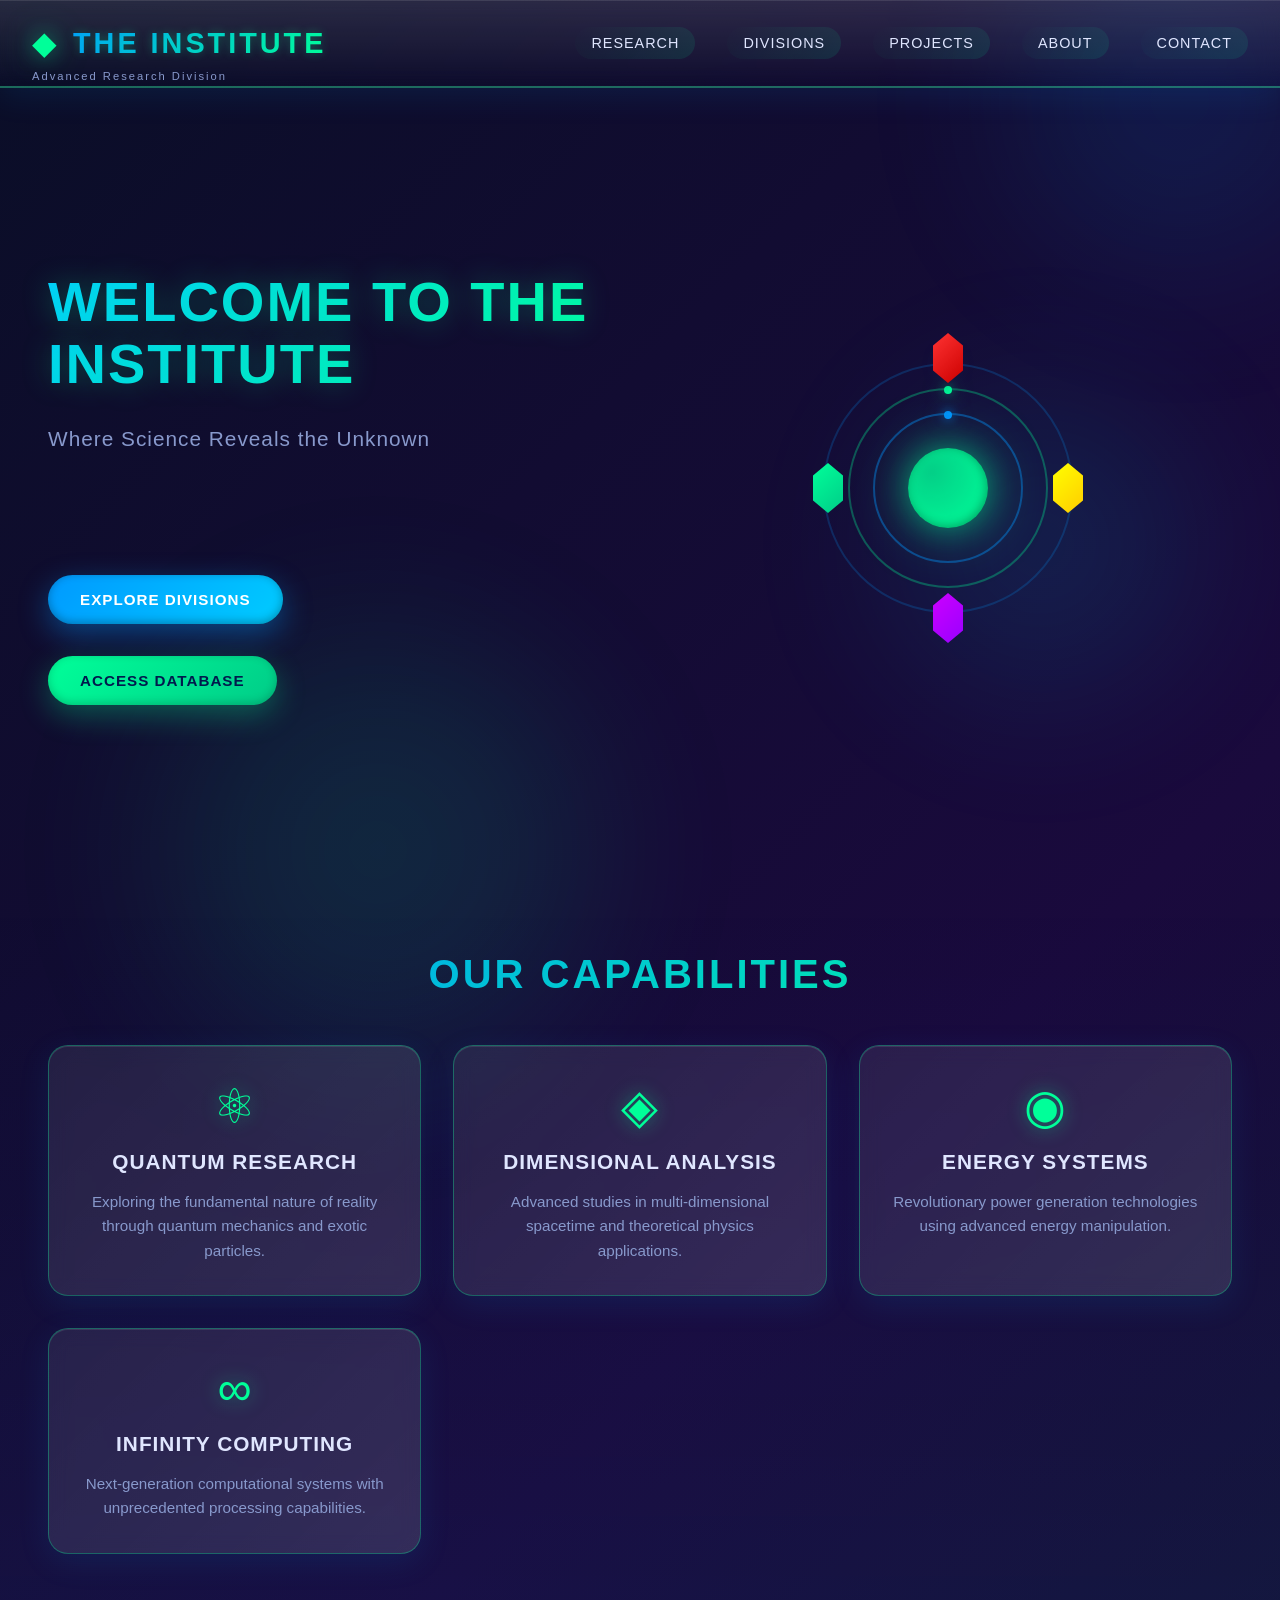
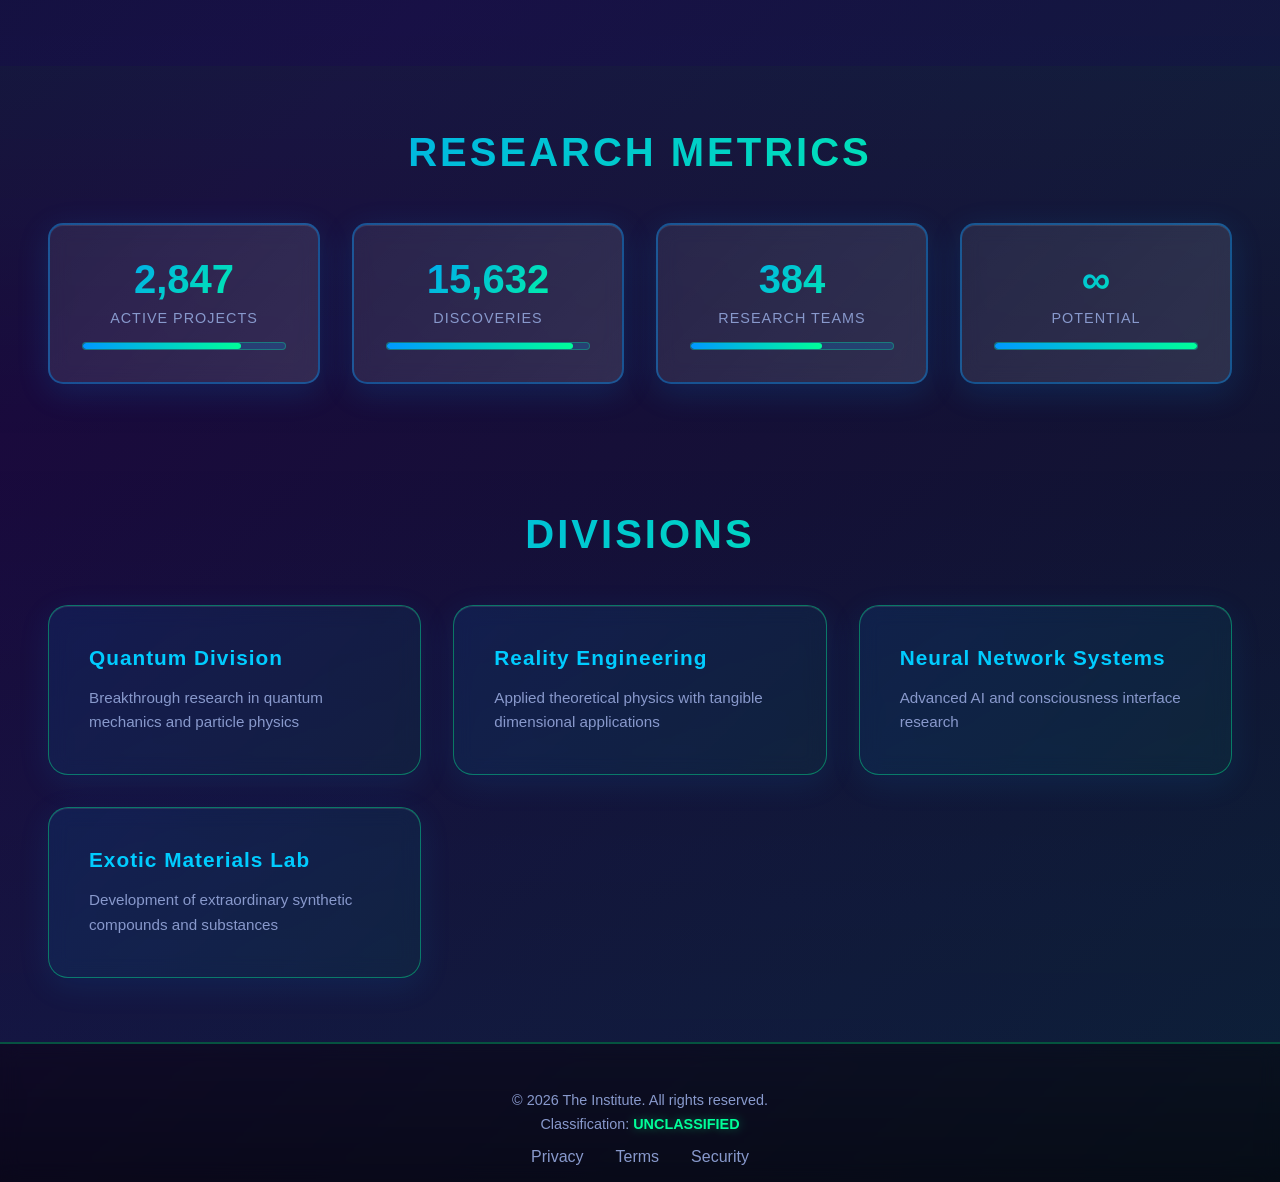
==== index.html @ 04b1f6e7 "Main chassis of the website." ====
<!DOCTYPE html>
<html lang="en">
<head>
    <meta charset="UTF-8">
    <meta name="viewport" content="width=device-width, initial-scale=1.0">
    <title>The Institute - Advanced Research Division</title>
    <link rel="stylesheet" href="style.css">
</head>
<body>
    <!-- Ambient Background Elements -->
    <div class="ambient-orbs">
        <div class="orb orb-1"></div>
        <div class="orb orb-2"></div>
        <div class="orb orb-3"></div>
    </div>

    <!-- Navigation Header -->
    <header class="header">
        <div class="logo-container">
            <div class="logo-symbol">◆</div>
            <h1 class="logo-text">THE INSTITUTE</h1>
            <div class="logo-subtitle">Advanced Research Division</div>
        </div>
        <nav class="nav-menu">
            <a href="#" class="nav-item">RESEARCH</a>
            <a href="#" class="nav-item">DIVISIONS</a>
            <a href="#" class="nav-item">PROJECTS</a>
            <a href="#" class="nav-item">ABOUT</a>
            <a href="#" class="nav-item">CONTACT</a>
        </nav>
    </header>

    <!-- Hero Section -->
    <section class="hero">
        <div class="hero-content">
            <h2 class="hero-title">WELCOME TO THE INSTITUTE</h2>
            <p class="hero-subtitle">Where Science Reveals the Unknown</p>
            <div class="hero-decorative">
                <span class="glow-text">█</span>
                <span class="glow-text delay-1">█</span>
                <span class="glow-text delay-2">█</span>
            </div>
            <button class="btn btn-primary">EXPLORE DIVISIONS</button>
            <button class="btn btn-secondary">ACCESS DATABASE</button>
        </div>
        <div class="hero-visual">
            <div class="floating-element">
                <div class="core-circle"></div>
                <div class="orbit orbit-1"></div>
                <div class="orbit orbit-2"></div>
                <div class="orbit orbit-3"></div>
                <div class="crystal crystal-green"></div>
                <div class="crystal crystal-violet"></div>
                <div class="crystal crystal-red"></div>
                <div class="crystal crystal-yellow"></div>
            </div>
        </div>
    </section>

    <!-- Features Grid -->
    <section class="features">
        <h2 class="section-title">OUR CAPABILITIES</h2>
        <div class="features-grid">
            <div class="feature-card">
                <div class="card-icon">⚛</div>
                <h3>Quantum Research</h3>
                <p>Exploring the fundamental nature of reality through quantum mechanics and exotic particles.</p>
            </div>
            <div class="feature-card">
                <div class="card-icon">◈</div>
                <h3>Dimensional Analysis</h3>
                <p>Advanced studies in multi-dimensional spacetime and theoretical physics applications.</p>
            </div>
            <div class="feature-card">
                <div class="card-icon">◉</div>
                <h3>Energy Systems</h3>
                <p>Revolutionary power generation technologies using advanced energy manipulation.</p>
            </div>
            <div class="feature-card">
                <div class="card-icon">∞</div>
                <h3>Infinity Computing</h3>
                <p>Next-generation computational systems with unprecedented processing capabilities.</p>
            </div>
        </div>
    </section>

    <!-- Data Display Section -->
    <section class="data-section">
        <h2 class="section-title">RESEARCH METRICS</h2>
        <div class="data-grid">
            <div class="data-card">
                <div class="data-value">2,847</div>
                <div class="data-label">Active Projects</div>
                <div class="progress-bar">
                    <div class="progress-fill" style="width: 78%;"></div>
                </div>
            </div>
            <div class="data-card">
                <div class="data-value">15,632</div>
                <div class="data-label">Discoveries</div>
                <div class="progress-bar">
                    <div class="progress-fill" style="width: 92%;"></div>
                </div>
            </div>
            <div class="data-card">
                <div class="data-value">384</div>
                <div class="data-label">Research Teams</div>
                <div class="progress-bar">
                    <div class="progress-fill" style="width: 65%;"></div>
                </div>
            </div>
            <div class="data-card">
                <div class="data-value">∞</div>
                <div class="data-label">Potential</div>
                <div class="progress-bar">
                    <div class="progress-fill" style="width: 100%;"></div>
                </div>
            </div>
        </div>
    </section>

    <!-- Departments Section -->
    <section class="departments">
        <h2 class="section-title">DIVISIONS</h2>
        <div class="departments-container">
            <div class="department-item">
                <h3>Quantum Division</h3>
                <p>Breakthrough research in quantum mechanics and particle physics</p>
            </div>
            <div class="department-item">
                <h3>Reality Engineering</h3>
                <p>Applied theoretical physics with tangible dimensional applications</p>
            </div>
            <div class="department-item">
                <h3>Neural Network Systems</h3>
                <p>Advanced AI and consciousness interface research</p>
            </div>
            <div class="department-item">
                <h3>Exotic Materials Lab</h3>
                <p>Development of extraordinary synthetic compounds and substances</p>
            </div>
        </div>
    </section>

    <!-- Footer -->
    <footer class="footer">
        <div class="footer-content">
            <p>&copy; 2026 The Institute. All rights reserved.</p>
            <p>Classification: <span class="classification">UNCLASSIFIED</span></p>
            <div class="footer-links">
                <a href="#">Privacy</a>
                <a href="#">Terms</a>
                <a href="#">Security</a>
            </div>
        </div>
    </footer>
</body>
</html>
---- style.css ----
/* ================================
   FRUTIGER AERO STYLE FOR THE INSTITUTE
   ================================ */

/* Root Variables */
:root {
    --primary-blue: #0099ff;
    --secondary-blue: #00ccff;
    --dark-blue: #001a4d;
    --primary-green: #00ff99;
    --secondary-green: #00cc88;
    --accent-cyan: #00ffff;
    --dark-bg: #0a0e27;
    --glass-light: rgba(255, 255, 255, 0.08);
    --glass-medium: rgba(255, 255, 255, 0.12);
    --glow-blue: rgba(0, 153, 255, 0.6);
    --glow-green: rgba(0, 255, 153, 0.4);
    --text-light: #e0e6ff;
    --text-dim: #8899cc;
}

/* ================================
   GENERAL STYLES
   ================================ */

* {
    margin: 0;
    padding: 0;
    box-sizing: border-box;
}

html {
    scroll-behavior: smooth;
}

body {
    font-family: 'Arial', 'Helvetica', sans-serif;
    background: linear-gradient(135deg, #0a0e27 0%, #1a0a3d 50%, #0d1a2d 100%);
    color: var(--text-light);
    overflow-x: hidden;
    position: relative;
    min-height: 100vh;
}

/* ================================
   AMBIENT BACKGROUND EFFECTS
   ================================ */

.ambient-orbs {
    position: fixed;
    top: 0;
    left: 0;
    width: 100%;
    height: 100%;
    pointer-events: none;
    z-index: 0;
}

.orb {
    position: absolute;
    border-radius: 50%;
    filter: blur(80px);
    opacity: 0.15;
    animation: drift 20s ease-in-out infinite;
}

.orb-1 {
    width: 400px;
    height: 400px;
    background: radial-gradient(circle, var(--primary-blue), transparent);
    top: -100px;
    right: -100px;
    animation-delay: 0s;
}

.orb-2 {
    width: 500px;
    height: 500px;
    background: radial-gradient(circle, var(--primary-green), transparent);
    bottom: -200px;
    left: 10%;
    animation-delay: 7s;
}

.orb-3 {
    width: 350px;
    height: 350px;
    background: radial-gradient(circle, var(--secondary-blue), transparent);
    bottom: 20%;
    right: 5%;
    animation-delay: 14s;
}

@keyframes drift {
    0%, 100% {
        transform: translate(0, 0);
    }
    50% {
        transform: translate(30px, -30px);
    }
}

/* ================================
   HEADER / NAVIGATION
   ================================ */

.header {
    position: relative;
    z-index: 100;
    backdrop-filter: blur(10px);
    background: linear-gradient(180deg, var(--glass-medium) 0%, transparent 100%);
    border-bottom: 2px solid rgba(0, 255, 153, 0.3);
    padding: 1.5rem 2rem;
    display: flex;
    justify-content: space-between;
    align-items: center;
    gap: 3rem;
    box-shadow: 0 8px 32px rgba(0, 153, 255, 0.1), inset 0 1px 0 rgba(255, 255, 255, 0.1);
}

.logo-container {
    display: flex;
    align-items: center;
    gap: 1rem;
    position: relative;
}

.logo-symbol {
    font-size: 2rem;
    color: var(--primary-green);
    text-shadow: 0 0 20px var(--glow-green), 0 0 40px rgba(0, 255, 153, 0.3);
    animation: pulse 2s ease-in-out infinite;
}

@keyframes pulse {
    0%, 100% {
        text-shadow: 0 0 20px var(--glow-green), 0 0 40px rgba(0, 255, 153, 0.3);
    }
    50% {
        text-shadow: 0 0 40px var(--glow-green), 0 0 60px rgba(0, 255, 153, 0.6);
    }
}

.logo-text {
    font-size: 1.8rem;
    font-weight: bold;
    letter-spacing: 3px;
    background: linear-gradient(135deg, var(--primary-blue), var(--primary-green));
    -webkit-background-clip: text;
    -webkit-text-fill-color: transparent;
    background-clip: text;
    text-shadow: 0 0 10px rgba(0, 255, 153, 0.3);
}

.logo-subtitle {
    position: absolute;
    bottom: -20px;
    left: 0;
    font-size: 0.7rem;
    letter-spacing: 2px;
    color: var(--text-dim);
    white-space: nowrap;
}

.nav-menu {
    display: flex;
    gap: 2rem;
    align-items: center;
}

.nav-item {
    color: var(--text-light);
    text-decoration: none;
    font-size: 0.9rem;
    letter-spacing: 1px;
    padding: 0.5rem 1rem;
    border-radius: 20px;
    transition: all 0.3s ease;
    position: relative;
    background: linear-gradient(135deg, transparent, rgba(0, 255, 153, 0.1));
}

.nav-item::before {
    content: '';
    position: absolute;
    top: 0;
    left: 0;
    right: 0;
    bottom: 0;
    background: linear-gradient(135deg, var(--glow-blue), var(--glow-green));
    border-radius: 20px;
    opacity: 0;
    transition: opacity 0.3s ease;
    z-index: -1;
}

.nav-item:hover::before {
    opacity: 0.3;
}

.nav-item:hover {
    color: var(--accent-cyan);
    transform: translateY(-2px);
    box-shadow: 0 8px 20px rgba(0, 255, 153, 0.3);
}

/* ================================
   HERO SECTION
   ================================ */

.hero {
    position: relative;
    z-index: 10;
    display: grid;
    grid-template-columns: 1fr 1fr;
    gap: 3rem;
    align-items: center;
    padding: 4rem 3rem;
    min-height: calc(100vh - 100px);
}

.hero-content {
    display: flex;
    flex-direction: column;
    gap: 2rem;
    z-index: 2;
}

.hero-title {
    font-size: 3.5rem;
    font-weight: bold;
    letter-spacing: 2px;
    line-height: 1.1;
    background: linear-gradient(135deg, var(--secondary-blue), var(--primary-green));
    -webkit-background-clip: text;
    -webkit-text-fill-color: transparent;
    background-clip: text;
    text-shadow: 0 0 30px rgba(0, 255, 153, 0.3);
}

.hero-subtitle {
    font-size: 1.3rem;
    color: var(--text-dim);
    letter-spacing: 1px;
}

.hero-decorative {
    display: flex;
    gap: 1rem;
    margin: 1rem 0;
}

.glow-text {
    font-size: 1.5rem;
    color: var(--primary-green);
    opacity: 0;
    animation: glowPulse 2s ease-in-out infinite;
}

.glow-text.delay-1 {
    animation-delay: 0.2s;
}

.glow-text.delay-2 {
    animation-delay: 0.4s;
}

@keyframes glowPulse {
    0%, 100% {
        opacity: 0;
    }
    50% {
        opacity: 1;
        text-shadow: 0 0 20px var(--glow-green);
    }
}

/* Buttons */
.btn {
    padding: 1rem 2rem;
    border: none;
    border-radius: 25px;
    font-size: 0.95rem;
    letter-spacing: 1px;
    cursor: pointer;
    transition: all 0.3s ease;
    font-weight: bold;
    position: relative;
    overflow: hidden;
    width: fit-content;
    text-transform: uppercase;
}

.btn::before {
    content: '';
    position: absolute;
    top: 0;
    left: -100%;
    width: 100%;
    height: 100%;
    background: linear-gradient(90deg, transparent, rgba(255, 255, 255, 0.2), transparent);
    transition: left 0.5s ease;
}

.btn:hover::before {
    left: 100%;
}

.btn-primary {
    background: linear-gradient(135deg, var(--primary-blue), var(--secondary-blue));
    color: white;
    box-shadow: 0 10px 30px rgba(0, 153, 255, 0.4), inset 0 -2px 10px rgba(0, 0, 0, 0.3);
}

.btn-primary:hover {
    transform: translateY(-3px);
    box-shadow: 0 15px 40px rgba(0, 153, 255, 0.6), inset 0 -2px 10px rgba(0, 0, 0, 0.3);
}

.btn-secondary {
    background: linear-gradient(135deg, var(--primary-green), var(--secondary-green));
    color: var(--dark-blue);
    box-shadow: 0 10px 30px rgba(0, 255, 153, 0.3), inset 0 -2px 10px rgba(0, 0, 0, 0.2);
}

.btn-secondary:hover {
    transform: translateY(-3px);
    box-shadow: 0 15px 40px rgba(0, 255, 153, 0.5), inset 0 -2px 10px rgba(0, 0, 0, 0.2);
}

/* Hero Visual */
.hero-visual {
    display: flex;
    justify-content: center;
    align-items: center;
    position: relative;
    height: 400px;
}

.floating-element {
    position: relative;
    width: 300px;
    height: 300px;
    animation: float 3s ease-in-out infinite;
}

@keyframes float {
    0%, 100% {
        transform: translateY(0px);
    }
    50% {
        transform: translateY(-20px);
    }
}

.core-circle {
    position: absolute;
    width: 80px;
    height: 80px;
    top: 50%;
    left: 50%;
    transform: translate(-50%, -50%);
    background: radial-gradient(circle at 30% 30%, rgba(0, 255, 153, 0.8), var(--primary-green));
    border-radius: 50%;
    box-shadow: 0 0 30px var(--glow-green), 0 0 60px rgba(0, 255, 153, 0.4), inset -2px -2px 10px rgba(0, 0, 0, 0.3);
}

.orbit {
    position: absolute;
    width: 150px;
    height: 150px;
    top: 50%;
    left: 50%;
    transform: translate(-50%, -50%);
    border: 2px solid rgba(0, 153, 255, 0.3);
    border-radius: 50%;
    animation: spin 8s linear infinite;
}

.orbit::before {
    content: '';
    position: absolute;
    width: 8px;
    height: 8px;
    background: radial-gradient(circle at 30% 30%, rgba(0, 255, 153, 0.9), var(--primary-green));
    border-radius: 50%;
    top: -4px;
    left: 50%;
    transform: translateX(-50%);
    box-shadow: 0 0 10px var(--glow-green), 0 0 20px rgba(0, 255, 153, 0.6);
}

.orbit-1 {
    animation-duration: 8s;
    border-color: rgba(0, 153, 255, 0.4);
}

.orbit-1::before {
    background: radial-gradient(circle at 30% 30%, rgba(0, 153, 255, 0.9), var(--primary-blue));
    box-shadow: 0 0 10px var(--glow-blue), 0 0 20px rgba(0, 153, 255, 0.6);
}

.orbit-2 {
    width: 200px;
    height: 200px;
    animation-duration: 12s;
    animation-direction: reverse;
    border-color: rgba(0, 255, 153, 0.3);
}

.orbit-2::before {
    background: radial-gradient(circle at 30% 30%, rgba(0, 255, 153, 0.9), var(--primary-green));
    box-shadow: 0 0 10px var(--glow-green), 0 0 20px rgba(0, 255, 153, 0.6);
}

.orbit-3 {
    width: 250px;
    height: 250px;
    animation-duration: 16s;
    border-color: rgba(0, 153, 255, 0.2);
}

.orbit-3::before {
    background: radial-gradient(circle at 30% 30%, rgba(0, 153, 255, 0.8), var(--secondary-blue));
    box-shadow: 0 0 10px var(--glow-blue), 0 0 20px rgba(0, 153, 255, 0.5);
}

@keyframes spin {
    0% {
        transform: translate(-50%, -50%) rotate(0deg);
    }
    100% {
        transform: translate(-50%, -50%) rotate(360deg);
    }
}

/* ================================
   CRYSTALS
   ================================ */

.crystal {
    position: absolute;
    width: 30px;
    height: 50px;
    top: 50%;
    left: 50%;
    clip-path: polygon(50% 0%, 100% 25%, 100% 75%, 50% 100%, 0% 75%, 0% 25%);
    filter: drop-shadow(0 0 15px rgba(255, 255, 255, 0.4));
    animation: floatVertical 3s ease-in-out infinite;
}

.crystal-green {
    background: linear-gradient(135deg, #00ff99, #00cc88);
    transform: translate(calc(-50% - 120px), -50%);
    filter: drop-shadow(0 0 15px rgba(0, 255, 153, 0.6));
    animation-delay: 0s;
}

.crystal-violet {
    background: linear-gradient(135deg, #cc00ff, #9900ff);
    transform: translate(-50%, calc(-50% + 130px));
    filter: drop-shadow(0 0 15px rgba(204, 0, 255, 0.6));
    animation-delay: 0s;
}

.crystal-red {
    background: linear-gradient(135deg, #ff3333, #cc0000);
    transform: translate(-50%, calc(-50% - 130px));
    filter: drop-shadow(0 0 15px rgba(255, 51, 51, 0.6));
    animation-delay: 0s;
}

.crystal-yellow {
    background: linear-gradient(135deg, #ffff00, #ffcc00);
    transform: translate(calc(-50% + 120px), -50%);
    filter: drop-shadow(0 0 15px rgba(255, 255, 0, 0.6));
    animation-delay: 0s;
}

@keyframes floatVertical {
    0%, 100% {
        transform: translate(var(--tx), var(--ty)) translateY(0px);
    }
    50% {
        transform: translate(var(--tx), var(--ty)) translateY(-30px);
    }
}

.crystal-green {
   --tx: calc(-50% - 120px);
   --ty: -50%;
    animation: floatVertical 3s ease-in-out infinite 0s;
}

.crystal-violet {
    --tx: -50%;
    --ty: calc(-50% + 130px);
    
    animation: floatVertical 3s ease-in-out infinite 0s;
}

.crystal-red {
    --tx: -50%;
    --ty: calc(-50% - 130px);
    animation: floatVertical 3s ease-in-out infinite 0s;
}

.crystal-yellow {
    --tx: calc(-50% + 120px);
    --ty: -50%;
    animation: floatVertical 3s ease-in-out infinite 0s;
}

/* ================================
   FEATURES SECTION
   ================================ */

.features {
    position: relative;
    z-index: 10;
    padding: 4rem 3rem;
    background: linear-gradient(180deg, transparent, rgba(0, 153, 255, 0.05));
}

.section-title {
    font-size: 2.5rem;
    letter-spacing: 3px;
    text-align: center;
    margin-bottom: 3rem;
    color: var(--text-light);
    text-transform: uppercase;
    background: linear-gradient(135deg, var(--primary-blue), var(--primary-green));
    -webkit-background-clip: text;
    -webkit-text-fill-color: transparent;
    background-clip: text;
}

.features-grid {
    display: grid;
    grid-template-columns: repeat(auto-fit, minmax(280px, 1fr));
    gap: 2rem;
    margin-bottom: 3rem;
}

.feature-card {
    backdrop-filter: blur(10px);
    background: linear-gradient(135deg, var(--glass-light), var(--glass-medium));
    border: 1px solid rgba(0, 255, 153, 0.3);
    border-radius: 20px;
    padding: 2rem;
    text-align: center;
    transition: all 0.3s ease;
    box-shadow: 0 8px 32px rgba(0, 153, 255, 0.1), inset 0 1px 0 rgba(255, 255, 255, 0.1);
    position: relative;
    overflow: hidden;
}

.feature-card::before {
    content: '';
    position: absolute;
    top: -50%;
    right: -50%;
    width: 200px;
    height: 200px;
    background: radial-gradient(circle, rgba(0, 255, 153, 0.2), transparent);
    border-radius: 50%;
    opacity: 0;
    transition: opacity 0.3s ease;
}

.feature-card:hover::before {
    opacity: 1;
}

.feature-card:hover {
    transform: translateY(-10px);
    background: linear-gradient(135deg, rgba(0, 153, 255, 0.15), rgba(0, 255, 153, 0.1));
    border-color: rgba(0, 255, 153, 0.6);
    box-shadow: 0 15px 40px rgba(0, 153, 255, 0.2), inset 0 1px 0 rgba(255, 255, 255, 0.1);
}

.card-icon {
    font-size: 3rem;
    margin-bottom: 1rem;
    color: var(--primary-green);
    text-shadow: 0 0 20px var(--glow-green);
    animation: float 4s ease-in-out infinite;
}

.feature-card h3 {
    font-size: 1.3rem;
    margin-bottom: 1rem;
    letter-spacing: 1px;
    text-transform: uppercase;
}

.feature-card p {
    font-size: 0.95rem;
    color: var(--text-dim);
    line-height: 1.6;
}

/* ================================
   DATA SECTION
   ================================ */

.data-section {
    position: relative;
    z-index: 10;
    padding: 4rem 3rem;
    background: linear-gradient(180deg, rgba(0, 255, 153, 0.05), transparent);
}

.data-grid {
    display: grid;
    grid-template-columns: repeat(auto-fit, minmax(250px, 1fr));
    gap: 2rem;
}

.data-card {
    backdrop-filter: blur(10px);
    background: linear-gradient(135deg, var(--glass-light), var(--glass-medium));
    border: 2px solid rgba(0, 153, 255, 0.4);
    border-radius: 15px;
    padding: 2rem;
    text-align: center;
    box-shadow: 0 8px 32px rgba(0, 153, 255, 0.15), inset 0 1px 0 rgba(255, 255, 255, 0.1);
    transition: all 0.3s ease;
}

.data-card:hover {
    border-color: rgba(0, 255, 153, 0.6);
    transform: scale(1.05);
    box-shadow: 0 12px 40px rgba(0, 255, 153, 0.2), inset 0 1px 0 rgba(255, 255, 255, 0.1);
}

.data-value {
    font-size: 2.5rem;
    font-weight: bold;
    background: linear-gradient(135deg, var(--primary-blue), var(--primary-green));
    -webkit-background-clip: text;
    -webkit-text-fill-color: transparent;
    background-clip: text;
    margin-bottom: 0.5rem;
}

.data-label {
    font-size: 0.9rem;
    color: var(--text-dim);
    text-transform: uppercase;
    letter-spacing: 1px;
    margin-bottom: 1rem;
}

.progress-bar {
    width: 100%;
    height: 8px;
    background: rgba(0, 153, 255, 0.2);
    border-radius: 10px;
    overflow: hidden;
    border: 1px solid rgba(0, 255, 153, 0.3);
}

.progress-fill {
    height: 100%;
    background: linear-gradient(90deg, var(--primary-blue), var(--primary-green));
    border-radius: 10px;
    animation: fillProgress 1.5s ease-out;
}

@keyframes fillProgress {
    from {
        width: 0% !important;
    }
}

/* ================================
   DEPARTMENTS SECTION
   ================================ */

.departments {
    position: relative;
    z-index: 10;
    padding: 4rem 3rem;
    background: linear-gradient(180deg, transparent, rgba(0, 153, 255, 0.05));
}

.departments-container {
    display: grid;
    grid-template-columns: repeat(auto-fit, minmax(300px, 1fr));
    gap: 2rem;
}

.department-item {
    backdrop-filter: blur(10px);
    background: linear-gradient(135deg, rgba(0, 153, 255, 0.1), rgba(0, 255, 153, 0.05));
    border: 1.5px solid rgba(0, 255, 153, 0.4);
    border-radius: 20px;
    padding: 2.5rem;
    transition: all 0.3s ease;
    box-shadow: 0 8px 32px rgba(0, 153, 255, 0.1), inset 0 1px 0 rgba(255, 255, 255, 0.1);
    position: relative;
}

.department-item::after {
    content: '';
    position: absolute;
    bottom: 0;
    left: 0;
    right: 0;
    height: 3px;
    background: linear-gradient(90deg, var(--primary-blue), var(--primary-green), var(--primary-blue));
    transform: scaleX(0);
    transform-origin: left;
    transition: transform 0.3s ease;
}

.department-item:hover::after {
    transform: scaleX(1);
}

.department-item:hover {
    transform: translateY(-5px);
    border-color: rgba(0, 255, 153, 0.8);
    background: linear-gradient(135deg, rgba(0, 153, 255, 0.15), rgba(0, 255, 153, 0.1));
}

.department-item h3 {
    font-size: 1.3rem;
    margin-bottom: 1rem;
    color: var(--secondary-blue);
    letter-spacing: 1px;
}

.department-item p {
    color: var(--text-dim);
    line-height: 1.6;
    font-size: 0.95rem;
}

/* ================================
   FOOTER
   ================================ */

.footer {
    position: relative;
    z-index: 10;
    background: linear-gradient(180deg, rgba(0, 0, 0, 0.3), rgba(0, 0, 0, 0.5));
    border-top: 2px solid rgba(0, 255, 153, 0.3);
    padding: 3rem 3rem 1rem;
    backdrop-filter: blur(10px);
}

.footer-content {
    max-width: 1200px;
    margin: 0 auto;
    text-align: center;
    color: var(--text-dim);
}

.footer-content p {
    margin-bottom: 0.5rem;
    font-size: 0.9rem;
}

.classification {
    color: var(--primary-green);
    text-shadow: 0 0 10px var(--glow-green);
    font-weight: bold;
}

.footer-links {
    display: flex;
    justify-content: center;
    gap: 2rem;
    margin-top: 1rem;
}

.footer-links a {
    color: var(--text-dim);
    text-decoration: none;
    transition: color 0.3s ease;
}

.footer-links a:hover {
    color: var(--primary-green);
}

/* ================================
   RESPONSIVE DESIGN
   ================================ */

@media (max-width: 768px) {
    .hero {
        grid-template-columns: 1fr;
        padding: 2rem 1rem;
    }

    .hero-title {
        font-size: 2.5rem;
    }

    .header {
        flex-direction: column;
        gap: 1rem;
    }

    .nav-menu {
        flex-wrap: wrap;
        gap: 1rem;
    }

    .features-grid,
    .data-grid,
    .departments-container {
        grid-template-columns: 1fr;
    }

    .section-title {
        font-size: 2rem;
    }
}

@media (max-width: 480px) {
    .hero-title {
        font-size: 1.8rem;
    }

    .logo-text {
        font-size: 1.2rem;
    }

    .btn {
        width: 100%;
        text-align: center;
    }
}
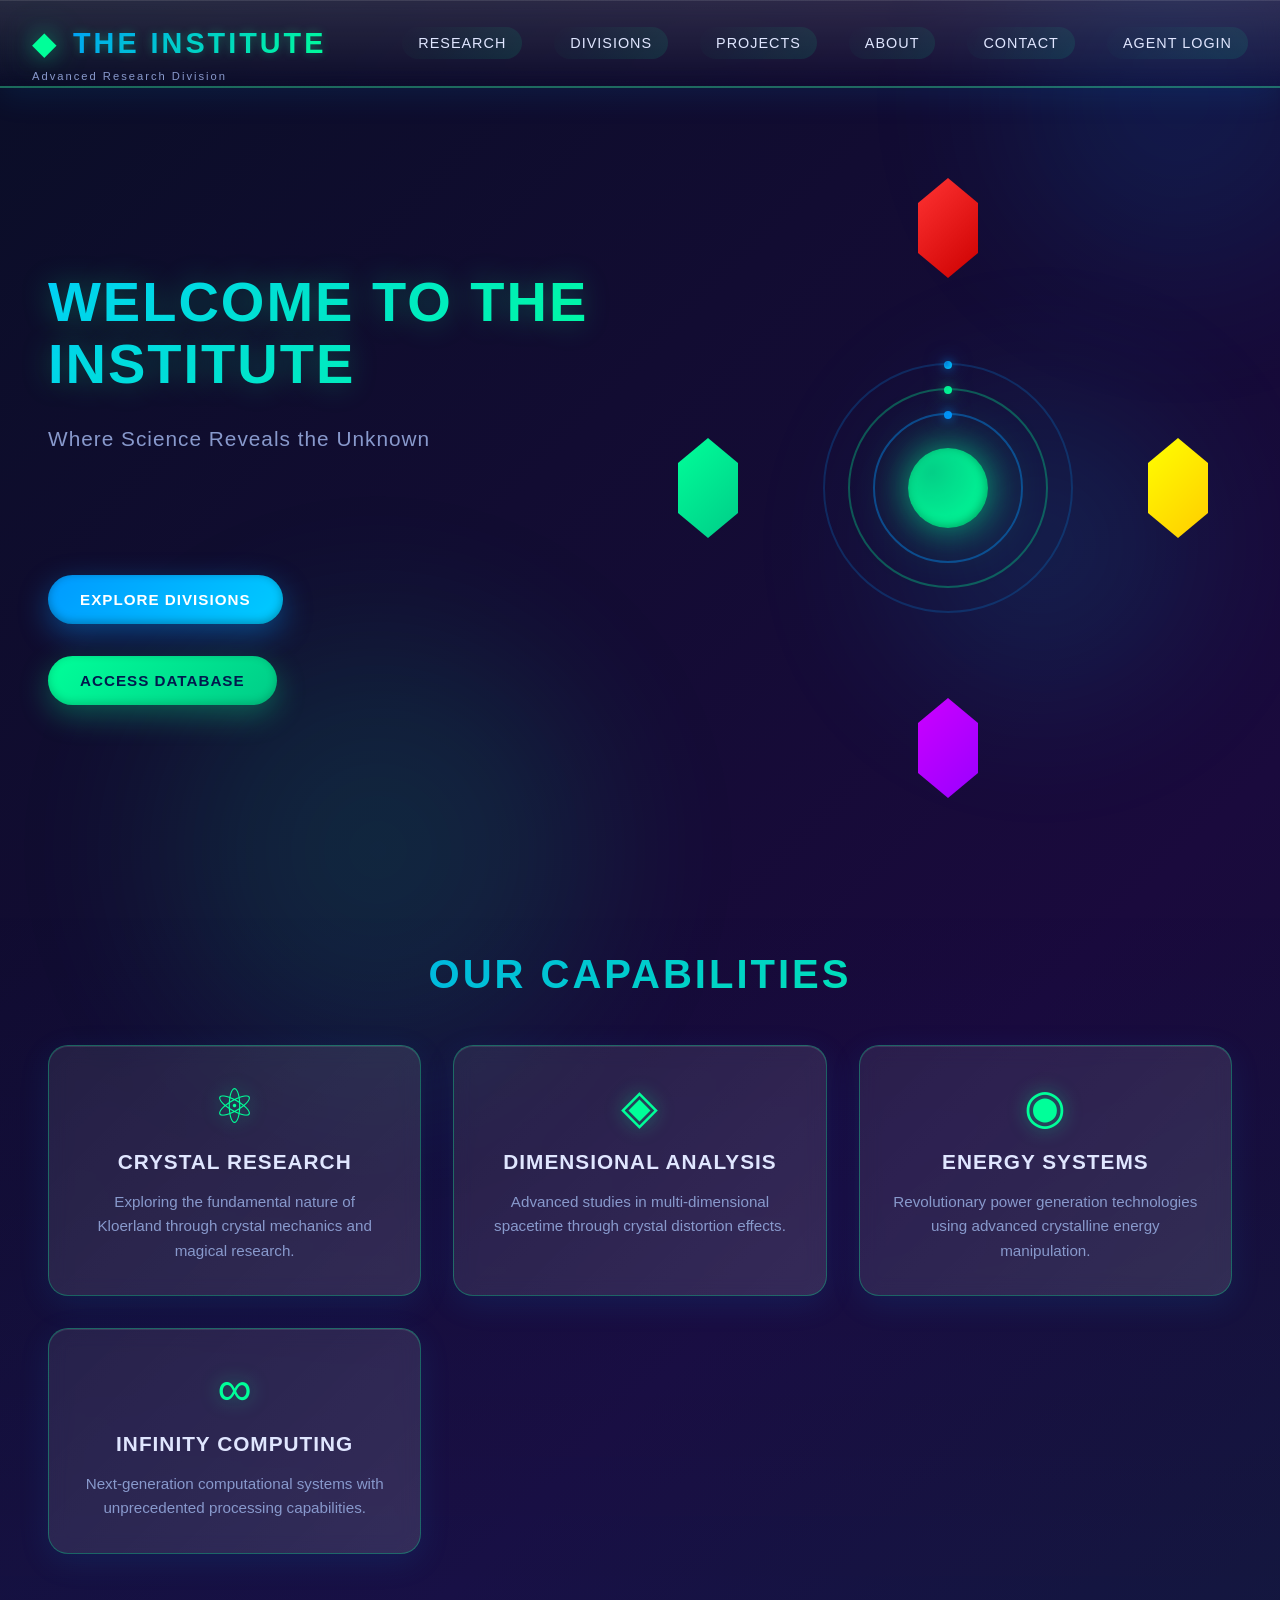
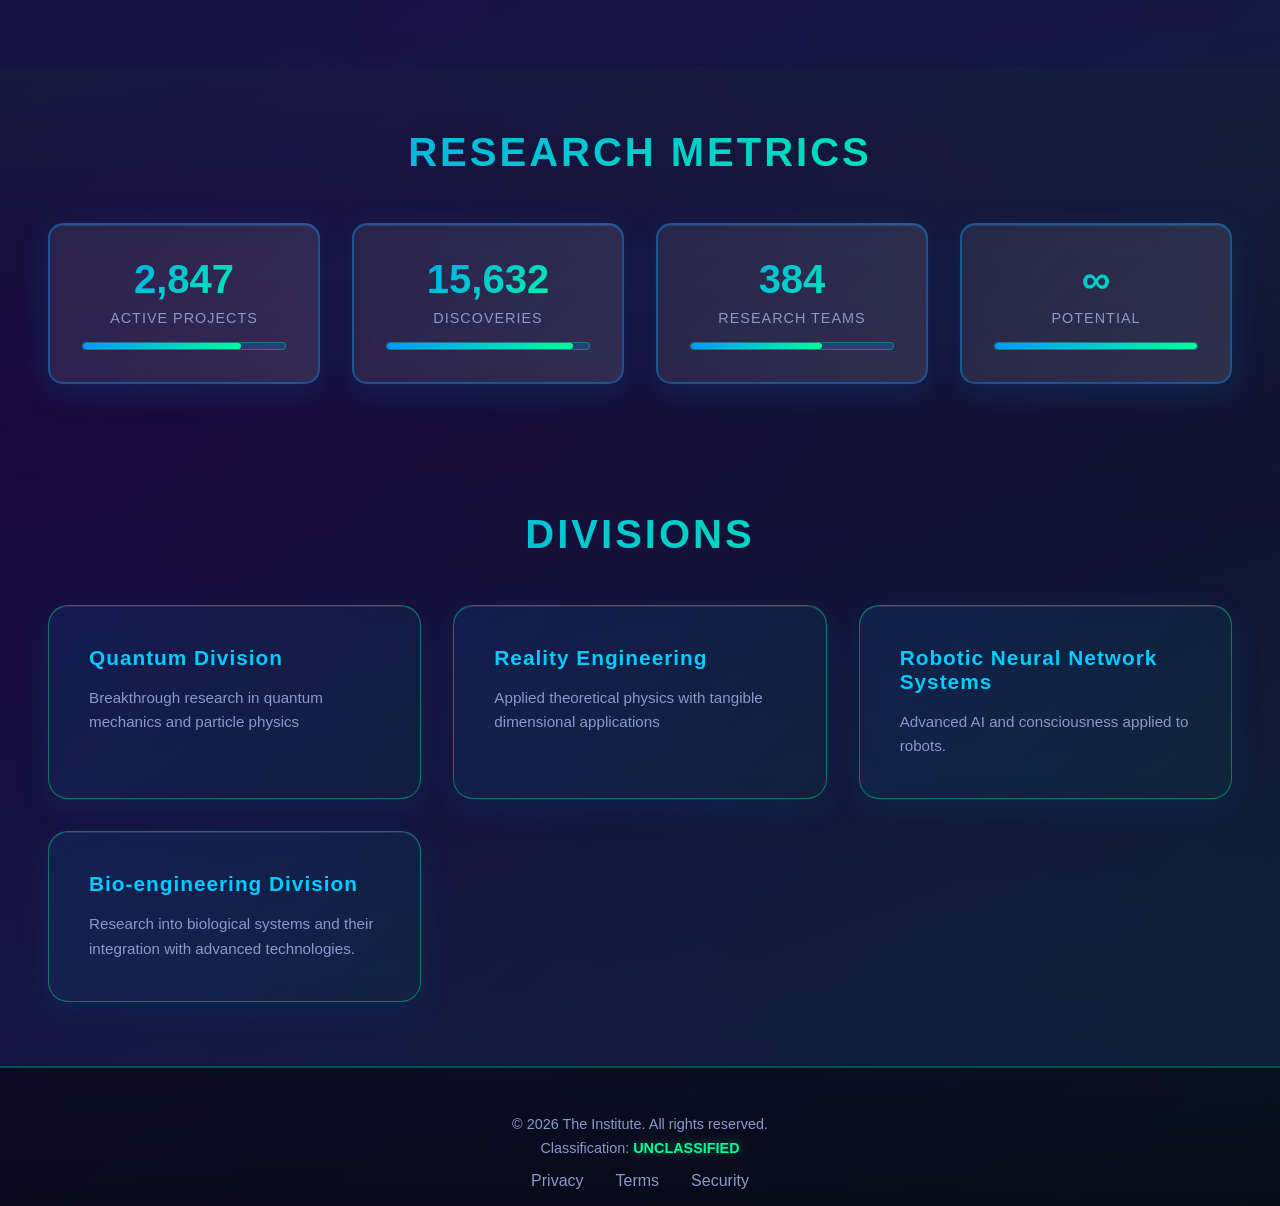
==== commit 0a251102: "Added login page. Fixed more nonsense text issues." ====
--- a/index.html
+++ b/index.html
@@ -27,6 +27,7 @@
             <a href="#" class="nav-item">PROJECTS</a>
             <a href="#" class="nav-item">ABOUT</a>
             <a href="#" class="nav-item">CONTACT</a>
+            <a href="login.html" class="nav-item">AGENT LOGIN</a>
         </nav>
     </header>
 
@@ -63,18 +64,18 @@
         <div class="features-grid">
             <div class="feature-card">
                 <div class="card-icon">⚛</div>
-                <h3>Quantum Research</h3>
-                <p>Exploring the fundamental nature of reality through quantum mechanics and exotic particles.</p>
+                <h3>Crystal Research</h3>
+                <p>Exploring the fundamental nature of Kloerland through crystal mechanics and magical research.</p>
             </div>
             <div class="feature-card">
                 <div class="card-icon">◈</div>
                 <h3>Dimensional Analysis</h3>
-                <p>Advanced studies in multi-dimensional spacetime and theoretical physics applications.</p>
+                <p>Advanced studies in multi-dimensional spacetime through crystal distortion effects.</p>
             </div>
             <div class="feature-card">
                 <div class="card-icon">◉</div>
                 <h3>Energy Systems</h3>
-                <p>Revolutionary power generation technologies using advanced energy manipulation.</p>
+                <p>Revolutionary power generation technologies using advanced crystalline energy manipulation.</p>
             </div>
             <div class="feature-card">
                 <div class="card-icon">∞</div>
@@ -132,12 +133,12 @@
                 <p>Applied theoretical physics with tangible dimensional applications</p>
             </div>
             <div class="department-item">
-                <h3>Neural Network Systems</h3>
-                <p>Advanced AI and consciousness interface research</p>
+                <h3>Robotic Neural Network Systems</h3>
+                <p>Advanced AI and consciousness applied to robots.</p>
             </div>
             <div class="department-item">
-                <h3>Exotic Materials Lab</h3>
-                <p>Development of extraordinary synthetic compounds and substances</p>
+                <h3>Bio-engineering Division</h3>
+                <p>Research into biological systems and their integration with advanced technologies.</p>
             </div>
         </div>
     </section>
--- a/style.css
+++ b/style.css
@@ -440,8 +440,8 @@
 
 .crystal {
     position: absolute;
-    width: 30px;
-    height: 50px;
+    width: 60px;
+    height: 100px;
     top: 50%;
     left: 50%;
     clip-path: polygon(50% 0%, 100% 25%, 100% 75%, 50% 100%, 0% 75%, 0% 25%);
@@ -451,28 +451,28 @@
 
 .crystal-green {
     background: linear-gradient(135deg, #00ff99, #00cc88);
-    transform: translate(calc(-50% - 120px), -50%);
+    transform: translate(calc(-50% - 240px), -50%);
     filter: drop-shadow(0 0 15px rgba(0, 255, 153, 0.6));
     animation-delay: 0s;
 }
 
 .crystal-violet {
     background: linear-gradient(135deg, #cc00ff, #9900ff);
-    transform: translate(-50%, calc(-50% + 130px));
+    transform: translate(-50%, calc(-50% + 260px));
     filter: drop-shadow(0 0 15px rgba(204, 0, 255, 0.6));
     animation-delay: 0s;
 }
 
 .crystal-red {
     background: linear-gradient(135deg, #ff3333, #cc0000);
-    transform: translate(-50%, calc(-50% - 130px));
+    transform: translate(-50%, calc(-50% - 260px));
     filter: drop-shadow(0 0 15px rgba(255, 51, 51, 0.6));
     animation-delay: 0s;
 }
 
 .crystal-yellow {
     background: linear-gradient(135deg, #ffff00, #ffcc00);
-    transform: translate(calc(-50% + 120px), -50%);
+    transform: translate(calc(-50% + 230px), -50%);
     filter: drop-shadow(0 0 15px rgba(255, 255, 0, 0.6));
     animation-delay: 0s;
 }
@@ -487,26 +487,26 @@
 }
 
 .crystal-green {
-   --tx: calc(-50% - 120px);
+   --tx: calc(-50% - 240px);
    --ty: -50%;
     animation: floatVertical 3s ease-in-out infinite 0s;
 }
 
 .crystal-violet {
     --tx: -50%;
-    --ty: calc(-50% + 130px);
+    --ty: calc(-50% + 260px);
     
     animation: floatVertical 3s ease-in-out infinite 0s;
 }
 
 .crystal-red {
     --tx: -50%;
-    --ty: calc(-50% - 130px);
+    --ty: calc(-50% - 260px);
     animation: floatVertical 3s ease-in-out infinite 0s;
 }
 
 .crystal-yellow {
-    --tx: calc(-50% + 120px);
+    --tx: calc(-50% + 240px);
     --ty: -50%;
     animation: floatVertical 3s ease-in-out infinite 0s;
 }
@@ -739,6 +739,165 @@
 }
 
 /* ================================
+   LOGIN + AGENT DASHBOARD
+   ================================ */
+
+.login-page,
+.agent-dashboard {
+    position: relative;
+    z-index: 10;
+    min-height: calc(100vh - 120px);
+    display: flex;
+    align-items: center;
+    justify-content: center;
+    padding: 4rem 2rem;
+}
+
+.login-panel,
+.agent-hero {
+    width: min(560px, 100%);
+}
+
+.glass-card,
+.agent-card {
+    position: relative;
+    backdrop-filter: blur(24px);
+    background: rgba(12, 22, 56, 0.78);
+    border: 1px solid rgba(0, 255, 153, 0.18);
+    box-shadow: 0 35px 80px rgba(0, 0, 0, 0.25), inset 0 1px 0 rgba(255, 255, 255, 0.08);
+    border-radius: 32px;
+    padding: 3rem;
+    overflow: hidden;
+}
+
+.glass-card::before,
+.agent-card::before {
+    content: '';
+    position: absolute;
+    inset: 0;
+    background: linear-gradient(135deg, rgba(0, 153, 255, 0.08), rgba(0, 255, 153, 0.06));
+    pointer-events: none;
+}
+
+.login-card,
+.agent-card {
+    position: relative;
+    display: grid;
+    gap: 1.4rem;
+}
+
+.badge,
+.agent-tag {
+    display: inline-flex;
+    align-items: center;
+    justify-content: center;
+    padding: 0.75rem 1.3rem;
+    border-radius: 999px;
+    background: rgba(0, 255, 153, 0.12);
+    color: var(--accent-cyan);
+    letter-spacing: 1.8px;
+    font-size: 0.82rem;
+    font-weight: 700;
+    text-transform: uppercase;
+}
+
+.login-card h1,
+.agent-card h1 {
+    font-size: clamp(2rem, 4vw, 2.8rem);
+    letter-spacing: 1px;
+    line-height: 1.05;
+}
+
+.login-card p,
+.agent-card p {
+    color: var(--text-dim);
+    line-height: 1.8;
+}
+
+.form-group {
+    display: grid;
+    gap: 0.8rem;
+}
+
+.form-group label {
+    color: var(--text-light);
+    font-size: 0.95rem;
+    letter-spacing: 0.4px;
+}
+
+.form-group input {
+    width: 100%;
+    padding: 1rem 1.1rem;
+    border-radius: 18px;
+    border: 1px solid rgba(255, 255, 255, 0.14);
+    background: rgba(255, 255, 255, 0.06);
+    color: var(--text-light);
+    font-size: 1rem;
+    outline: none;
+    transition: border-color 0.25s ease, box-shadow 0.25s ease;
+}
+
+.form-group input::placeholder {
+    color: rgba(255, 255, 255, 0.5);
+}
+
+.form-group input:focus {
+    border-color: rgba(0, 255, 153, 0.5);
+    box-shadow: 0 0 20px rgba(0, 255, 153, 0.14);
+}
+
+.login-btn {
+    width: 100%;
+}
+
+.login-message {
+    min-height: 1.25rem;
+    font-size: 0.95rem;
+    font-weight: 700;
+    text-align: center;
+    color: #ff8c8c;
+}
+
+.login-hint {
+    margin-top: 1rem;
+    color: var(--text-dim);
+    text-align: center;
+    font-size: 0.92rem;
+}
+
+.dashboard-widgets {
+    display: grid;
+    grid-template-columns: repeat(auto-fit, minmax(150px, 1fr));
+    gap: 1rem;
+    margin: 2rem 0 1.5rem;
+}
+
+.widget {
+    padding: 1.4rem 1.3rem;
+    border-radius: 22px;
+    border: 1px solid rgba(0, 255, 153, 0.12);
+    background: rgba(255, 255, 255, 0.04);
+    color: var(--text-light);
+    box-shadow: inset 0 1px 0 rgba(255, 255, 255, 0.06);
+}
+
+.widget-primary {
+    background: rgba(0, 153, 255, 0.14);
+}
+
+.widget-secondary {
+    background: rgba(0, 255, 153, 0.1);
+}
+
+.widget-tertiary {
+    background: rgba(255, 255, 255, 0.05);
+}
+
+.agent-card a.btn {
+    justify-self: start;
+}
+
+/* ================================
    FOOTER
    ================================ */
 
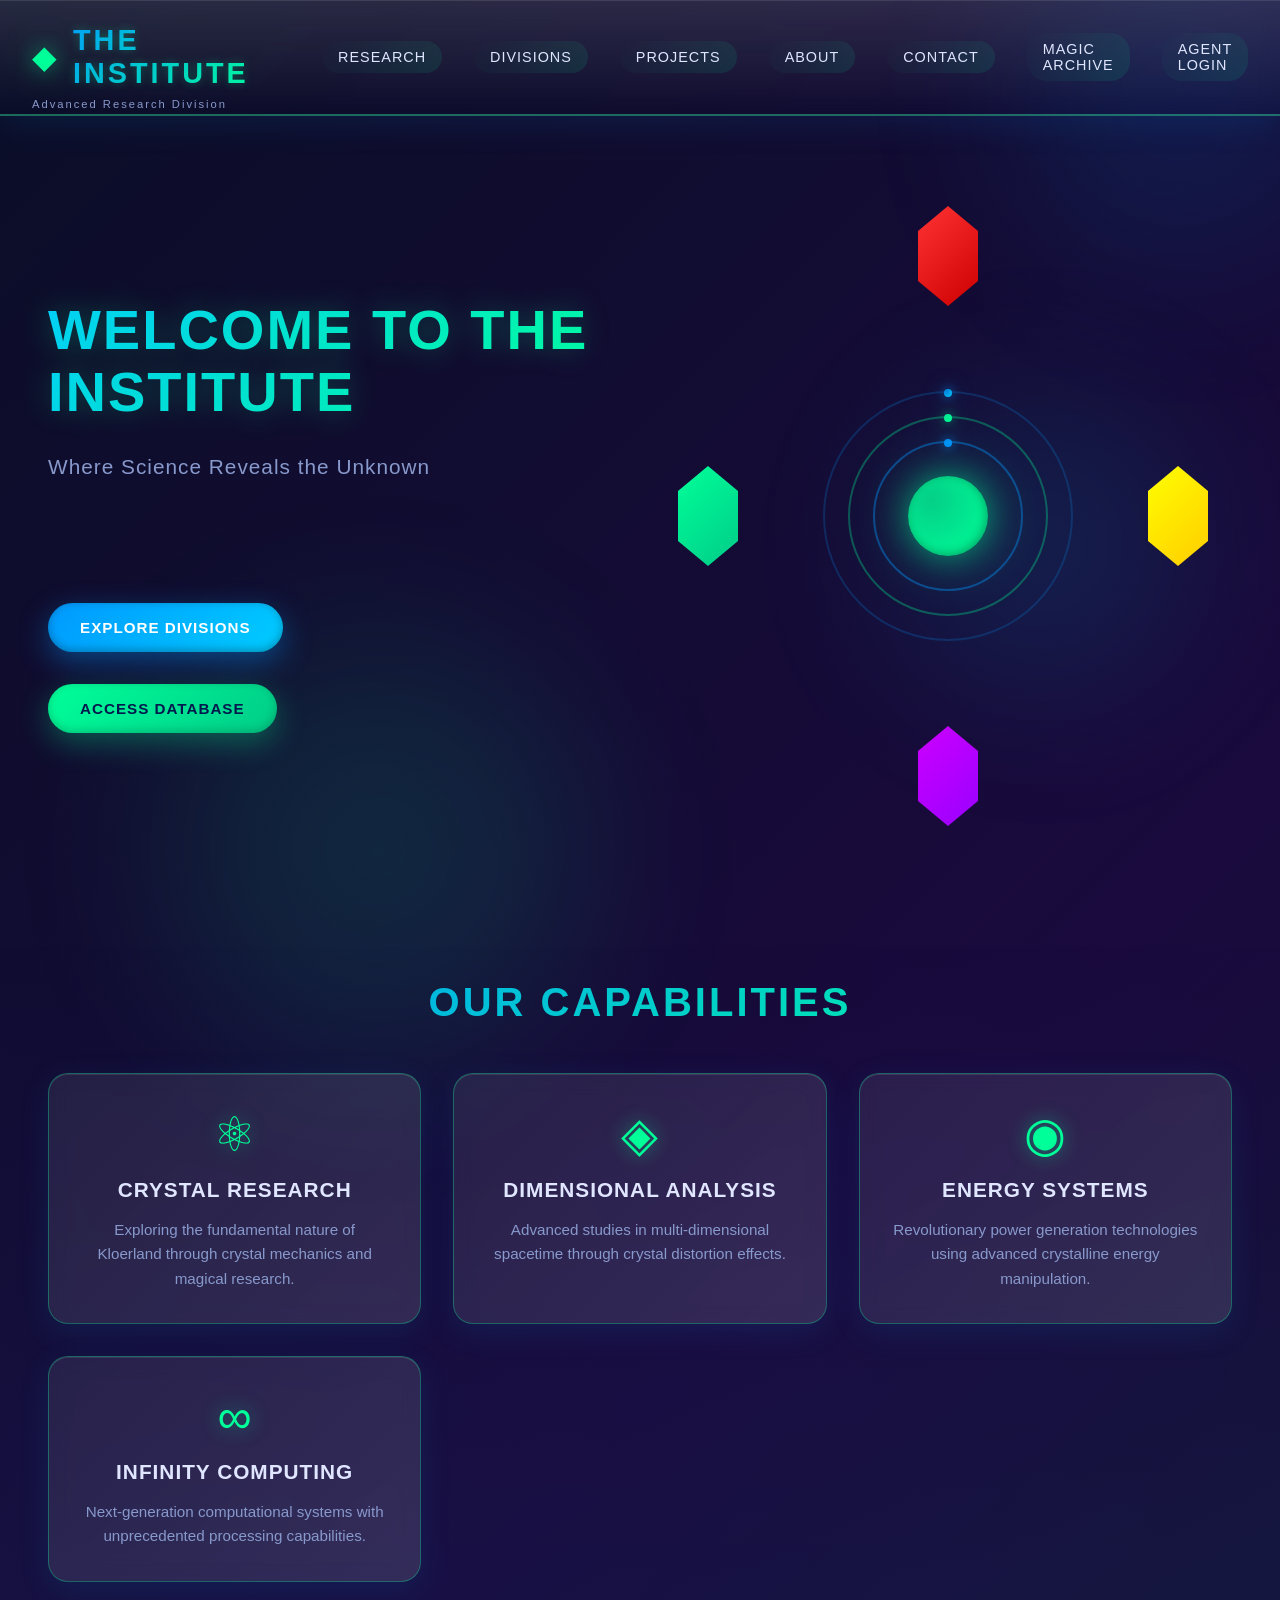
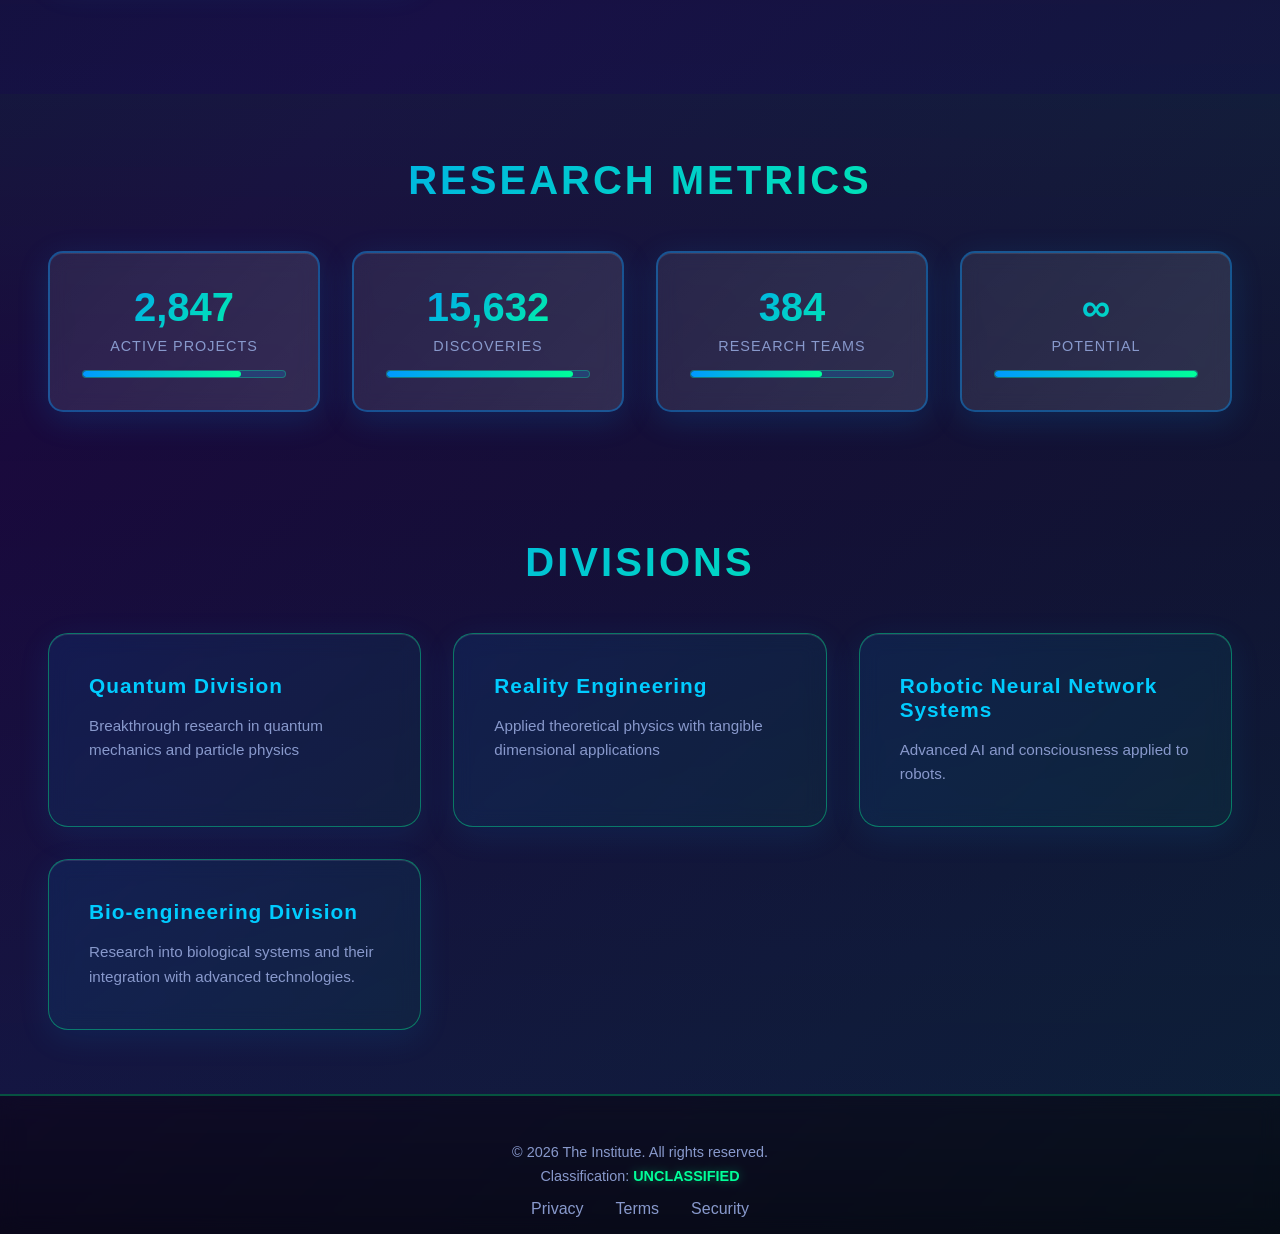
==== commit d17902b7: "Adds agent pages, updates README" ====
--- a/index.html
+++ b/index.html
@@ -27,6 +27,7 @@
             <a href="#" class="nav-item">PROJECTS</a>
             <a href="#" class="nav-item">ABOUT</a>
             <a href="#" class="nav-item">CONTACT</a>
+            <a href="magic-archive.html" class="nav-item">MAGIC ARCHIVE</a>
             <a href="login.html" class="nav-item">AGENT LOGIN</a>
         </nav>
     </header>
@@ -42,7 +43,7 @@
                 <span class="glow-text delay-2">█</span>
             </div>
             <button class="btn btn-primary">EXPLORE DIVISIONS</button>
-            <button class="btn btn-secondary">ACCESS DATABASE</button>
+            <a href="login.html" class="btn btn-secondary">ACCESS DATABASE</a>
         </div>
         <div class="hero-visual">
             <div class="floating-element">
--- a/style.css
+++ b/style.css
@@ -277,6 +277,9 @@
 
 /* Buttons */
 .btn {
+    display: inline-flex;
+    align-items: center;
+    justify-content: center;
     padding: 1rem 2rem;
     border: none;
     border-radius: 25px;
@@ -753,9 +756,21 @@
     padding: 4rem 2rem;
 }
 
+.agent-dashboard {
+    flex-direction: column;
+    align-items: stretch;
+    width: min(1440px, 100%);
+    margin: 0 auto;
+}
+
 .login-panel,
 .agent-hero {
     width: min(560px, 100%);
+}
+
+.agent-card {
+    width: min(860px, 100%);
+    align-self: center;
 }
 
 .glass-card,
@@ -897,6 +912,375 @@
     justify-self: start;
 }
 
+.agent-actions,
+.admin-actions,
+.form-actions,
+.record-actions {
+    display: flex;
+    flex-wrap: wrap;
+    gap: 1rem;
+    align-items: center;
+}
+
+.btn,
+.mini-btn {
+    text-decoration: none;
+}
+
+/* ================================
+   ADMIN MAGIC DATA CENTER
+   ================================ */
+
+.admin-shell {
+    position: relative;
+    z-index: 10;
+    width: min(1440px, 100%);
+    margin: 0 auto;
+    padding: 3rem 2rem 4rem;
+}
+
+.admin-topline {
+    display: flex;
+    justify-content: space-between;
+    gap: 2rem;
+    align-items: flex-start;
+    margin-bottom: 2rem;
+}
+
+.admin-topline h1 {
+    margin-top: 1rem;
+    font-size: clamp(2rem, 5vw, 4rem);
+    line-height: 1;
+    letter-spacing: 1px;
+    background: linear-gradient(135deg, var(--secondary-blue), var(--primary-green));
+    -webkit-background-clip: text;
+    -webkit-text-fill-color: transparent;
+    background-clip: text;
+}
+
+.admin-topline p {
+    max-width: 720px;
+    margin-top: 1rem;
+    color: var(--text-dim);
+    line-height: 1.7;
+}
+
+.admin-actions {
+    justify-content: flex-end;
+    min-width: 280px;
+}
+
+.admin-metrics {
+    display: grid;
+    grid-template-columns: repeat(4, minmax(0, 1fr));
+    gap: 1rem;
+    margin-bottom: 1.5rem;
+}
+
+.metric-tile {
+    min-height: 116px;
+    padding: 1.4rem;
+    border: 1px solid rgba(0, 255, 153, 0.18);
+    border-radius: 8px;
+    background: linear-gradient(135deg, rgba(0, 153, 255, 0.13), rgba(0, 255, 153, 0.07));
+    box-shadow: inset 0 1px 0 rgba(255, 255, 255, 0.06);
+}
+
+.metric-tile span {
+    display: block;
+    font-size: 2.2rem;
+    font-weight: 800;
+    color: var(--accent-cyan);
+    line-height: 1;
+}
+
+.metric-tile p {
+    margin-top: 0.8rem;
+    color: var(--text-dim);
+    text-transform: uppercase;
+    letter-spacing: 1px;
+    font-size: 0.78rem;
+}
+
+.admin-workspace {
+    display: grid;
+    grid-template-columns: minmax(320px, 0.42fr) minmax(0, 1fr);
+    gap: 1.5rem;
+    align-items: start;
+}
+
+.data-form,
+.data-browser {
+    border: 1px solid rgba(0, 255, 153, 0.18);
+    border-radius: 8px;
+    background: rgba(12, 22, 56, 0.78);
+    box-shadow: 0 24px 64px rgba(0, 0, 0, 0.22), inset 0 1px 0 rgba(255, 255, 255, 0.06);
+    backdrop-filter: blur(22px);
+}
+
+.data-form {
+    display: grid;
+    gap: 1.3rem;
+    padding: 1.4rem;
+    position: sticky;
+    top: 1rem;
+}
+
+.data-form h2 {
+    color: var(--text-light);
+    font-size: 1.3rem;
+    letter-spacing: 0.6px;
+}
+
+.form-grid {
+    display: grid;
+    grid-template-columns: repeat(2, minmax(0, 1fr));
+    gap: 1rem;
+}
+
+.form-wide {
+    grid-column: 1 / -1;
+}
+
+.form-group select,
+.form-group textarea {
+    width: 100%;
+    padding: 1rem 1.1rem;
+    border-radius: 8px;
+    border: 1px solid rgba(255, 255, 255, 0.14);
+    background: rgba(255, 255, 255, 0.06);
+    color: var(--text-light);
+    font: inherit;
+    outline: none;
+    transition: border-color 0.25s ease, box-shadow 0.25s ease;
+}
+
+.form-group select {
+    color-scheme: dark;
+}
+
+.form-group textarea {
+    resize: vertical;
+    min-height: 120px;
+    line-height: 1.5;
+}
+
+.form-group select:focus,
+.form-group textarea:focus {
+    border-color: rgba(0, 255, 153, 0.5);
+    box-shadow: 0 0 20px rgba(0, 255, 153, 0.14);
+}
+
+.data-browser {
+    min-height: 600px;
+    overflow: hidden;
+}
+
+.agent-magic-browser {
+    width: 100%;
+    margin-top: 2rem;
+}
+
+.browser-heading {
+    display: flex;
+    justify-content: space-between;
+    gap: 1rem;
+    align-items: center;
+    padding: 1.2rem;
+    border-bottom: 1px solid rgba(0, 255, 153, 0.14);
+}
+
+.browser-heading h2 {
+    font-size: 1.35rem;
+    letter-spacing: 0.8px;
+}
+
+.browser-tools {
+    display: grid;
+    grid-template-columns: minmax(0, 1fr) 180px 220px;
+    gap: 1rem;
+    padding: 1.2rem;
+    border-bottom: 1px solid rgba(0, 255, 153, 0.14);
+    background: rgba(255, 255, 255, 0.03);
+}
+
+.records-list {
+    display: grid;
+    gap: 1px;
+    background: rgba(0, 255, 153, 0.1);
+}
+
+.record-row {
+    display: grid;
+    grid-template-columns: minmax(220px, 0.9fr) minmax(320px, 1.25fr) auto;
+    gap: 1.2rem;
+    padding: 1.2rem;
+    background: rgba(12, 22, 56, 0.94);
+}
+
+.read-only-record {
+    grid-template-columns: minmax(220px, 0.9fr) minmax(320px, 1.25fr);
+}
+
+.record-main {
+    min-width: 0;
+}
+
+.record-type {
+    display: inline-flex;
+    margin-bottom: 0.7rem;
+    padding: 0.35rem 0.7rem;
+    border-radius: 8px;
+    color: var(--dark-blue);
+    background: var(--primary-green);
+    font-size: 0.72rem;
+    font-weight: 800;
+    letter-spacing: 1px;
+    text-transform: uppercase;
+}
+
+.record-tags {
+    display: flex;
+    flex-wrap: wrap;
+    gap: 0.5rem;
+    margin-bottom: 0.7rem;
+}
+
+.record-tags .record-type,
+.record-tags .element-tag {
+    margin-bottom: 0;
+}
+
+.element-tag {
+    display: inline-flex;
+    align-items: center;
+    min-height: 27px;
+    padding: 0.35rem 0.7rem;
+    border-radius: 8px;
+    border: 1px solid rgba(255, 255, 255, 0.22);
+    font-size: 0.72rem;
+    font-weight: 800;
+    letter-spacing: 0.8px;
+    text-transform: uppercase;
+}
+
+.element-life {
+    background: rgba(0, 255, 153, 0.14);
+    border-color: rgba(0, 255, 153, 0.45);
+    color: #76ffc5;
+}
+
+.element-strength {
+    background: rgba(255, 72, 72, 0.14);
+    border-color: rgba(255, 72, 72, 0.45);
+    color: #ff9a9a;
+}
+
+.element-matter {
+    background: rgba(255, 215, 64, 0.16);
+    border-color: rgba(255, 215, 64, 0.48);
+    color: #ffe27a;
+}
+
+.element-entropy {
+    background: rgba(174, 116, 255, 0.16);
+    border-color: rgba(174, 116, 255, 0.48);
+    color: #cdb2ff;
+}
+
+.element-fifth {
+    background: rgba(77, 156, 255, 0.16);
+    border-color: rgba(77, 156, 255, 0.5);
+    color: #9dccff;
+}
+
+.element-unknown {
+    background: rgba(255, 149, 58, 0.16);
+    border-color: rgba(255, 149, 58, 0.5);
+    color: #ffc08a;
+}
+
+.element-none {
+    background: rgba(255, 255, 255, 0.08);
+    border-color: rgba(255, 255, 255, 0.18);
+    color: var(--text-dim);
+}
+
+.record-main h3 {
+    font-size: 1.1rem;
+    color: var(--text-light);
+    line-height: 1.25;
+    overflow-wrap: anywhere;
+}
+
+.record-main p {
+    margin-top: 0.55rem;
+    color: var(--text-dim);
+    line-height: 1.55;
+    font-size: 0.92rem;
+}
+
+.record-stats {
+    display: grid;
+    grid-template-columns: repeat(3, minmax(0, 1fr));
+    gap: 0.75rem;
+}
+
+.record-stats div {
+    min-width: 0;
+    padding: 0.65rem;
+    border: 1px solid rgba(255, 255, 255, 0.08);
+    border-radius: 8px;
+    background: rgba(255, 255, 255, 0.04);
+}
+
+.record-stats dt {
+    color: var(--accent-cyan);
+    font-size: 0.7rem;
+    letter-spacing: 0.8px;
+    text-transform: uppercase;
+}
+
+.record-stats dd {
+    margin-top: 0.35rem;
+    color: var(--text-light);
+    font-size: 0.88rem;
+    line-height: 1.35;
+    overflow-wrap: anywhere;
+}
+
+.record-actions {
+    align-content: start;
+    justify-content: end;
+}
+
+.mini-btn {
+    min-width: 74px;
+    min-height: 38px;
+    padding: 0.55rem 0.8rem;
+    border: 1px solid rgba(0, 255, 153, 0.22);
+    border-radius: 8px;
+    background: rgba(0, 153, 255, 0.16);
+    color: var(--text-light);
+    cursor: pointer;
+    font-weight: 700;
+}
+
+.mini-btn:hover {
+    border-color: rgba(0, 255, 153, 0.5);
+    color: var(--accent-cyan);
+}
+
+.mini-btn.danger {
+    border-color: rgba(255, 140, 140, 0.24);
+    background: rgba(255, 100, 100, 0.1);
+}
+
+.mini-btn.danger:hover {
+    color: #ffb6b6;
+    border-color: rgba(255, 140, 140, 0.5);
+}
+
 /* ================================
    FOOTER
    ================================ */
@@ -971,8 +1355,33 @@
 
     .features-grid,
     .data-grid,
-    .departments-container {
+    .departments-container,
+    .admin-metrics,
+    .admin-workspace {
         grid-template-columns: 1fr;
+    }
+
+    .admin-topline,
+    .browser-tools,
+    .record-row {
+        grid-template-columns: 1fr;
+    }
+
+    .admin-topline {
+        flex-direction: column;
+    }
+
+    .admin-actions {
+        justify-content: flex-start;
+        min-width: 0;
+    }
+
+    .data-form {
+        position: static;
+    }
+
+    .record-stats {
+        grid-template-columns: repeat(2, minmax(0, 1fr));
     }
 
     .section-title {
@@ -993,4 +1402,29 @@
         width: 100%;
         text-align: center;
     }
-}
+
+    .admin-shell {
+        padding: 2rem 1rem 3rem;
+    }
+
+    .form-grid,
+    .record-stats {
+        grid-template-columns: 1fr;
+    }
+
+    .agent-actions,
+    .admin-actions,
+    .form-actions,
+    .record-actions {
+        width: 100%;
+    }
+
+    .mini-btn {
+        flex: 1;
+    }
+}
+
+/* ================================
+   AGENT PROFILES & ROSTER
+   ================================ */
+.profile-card,.roster-card{max-width:1100px;margin:0 auto;position:relative;z-index:1}.profile-actions{display:flex;gap:.75rem;flex-wrap:wrap}.vitals-grid,.stats-grid{display:grid;gap:1rem}.vitals-grid{grid-template-columns:repeat(3,minmax(0,1fr));margin:1.5rem 0}.vital-box,.stat-box,.profile-list-card,.agent-roster-entry{background:var(--glass-light);border:1px solid rgba(0,204,255,.28);border-radius:16px;box-shadow:0 0 22px rgba(0,153,255,.12);backdrop-filter:blur(12px)}.vital-box{padding:1.4rem;text-align:center}.vital-box span,.stat-box span{display:block;color:var(--text-dim);font-size:.8rem;letter-spacing:.14em}.vital-box strong{display:block;font-size:2.2rem;color:var(--primary-green);margin-top:.4rem}.profile-section-title{margin:1.8rem 0 .9rem}.stats-grid{grid-template-columns:repeat(5,minmax(0,1fr))}.stat-box{padding:1rem;text-align:center}.stat-box strong{font-size:1.8rem;color:var(--accent-cyan)}.profile-sections{display:grid;grid-template-columns:repeat(3,minmax(0,1fr));gap:1rem;margin-top:1.2rem}.profile-list-card{padding:1.35rem}.profile-list-card h2{font-size:1rem;color:var(--secondary-blue);margin-bottom:.8rem}.profile-list-card ul{padding-left:1.2rem}.profile-list-card li{margin:.55rem 0;color:var(--text-light)}.agents-grid{display:grid;grid-template-columns:repeat(auto-fit,minmax(230px,1fr));gap:1rem;margin-top:1.5rem}.agent-roster-entry{display:block;padding:1.3rem;color:var(--text-light);text-decoration:none;transition:transform .2s,box-shadow .2s}.agent-roster-entry:hover{transform:translateY(-4px);box-shadow:0 0 30px rgba(0,255,153,.2)}.agent-roster-entry h2{margin:.7rem 0}.profile-link{display:inline-block;margin-top:1rem;color:var(--primary-green);font-size:.82rem;font-weight:bold;letter-spacing:.08em}@media(max-width:760px){.stats-grid{grid-template-columns:repeat(3,1fr)}.profile-sections{grid-template-columns:1fr}.browser-heading{align-items:flex-start}.vitals-grid{grid-template-columns:1fr 1fr}}@media(max-width:430px){.stats-grid{grid-template-columns:repeat(2,1fr)}.vitals-grid{grid-template-columns:1fr}}
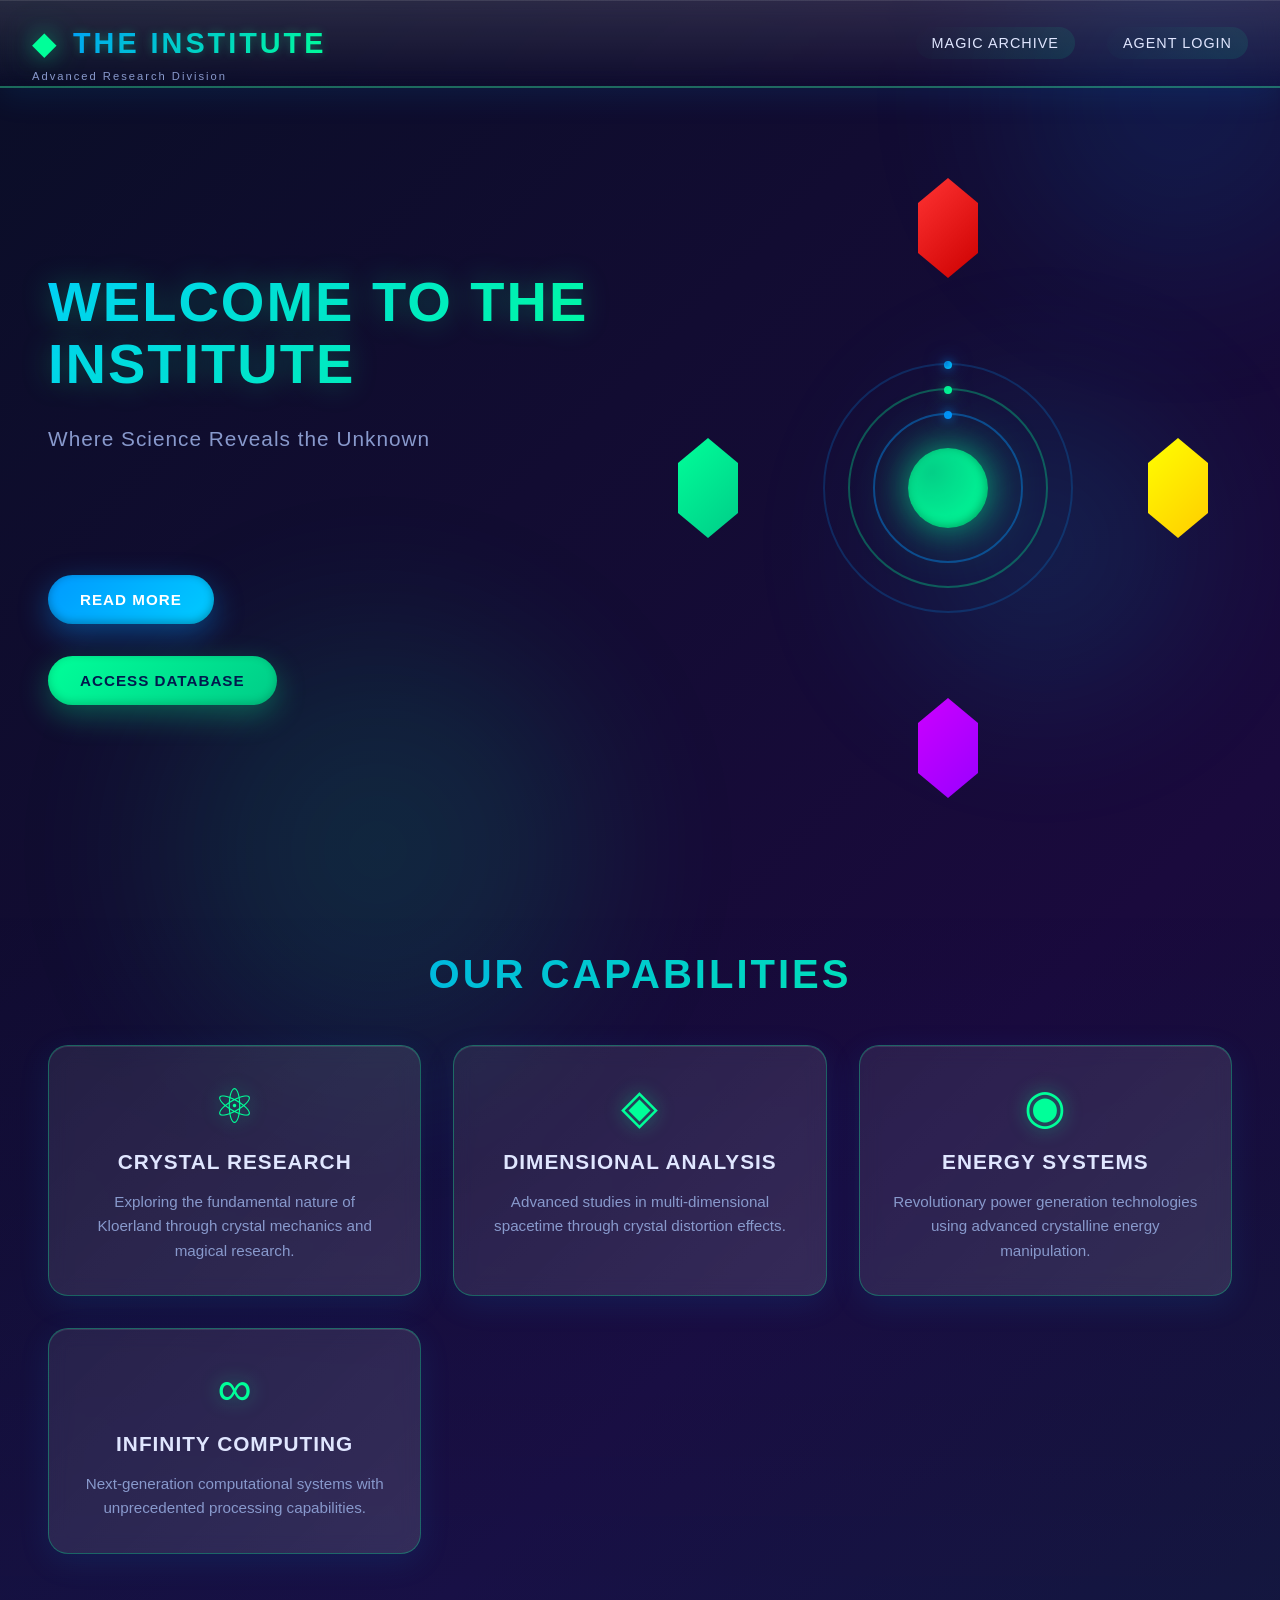
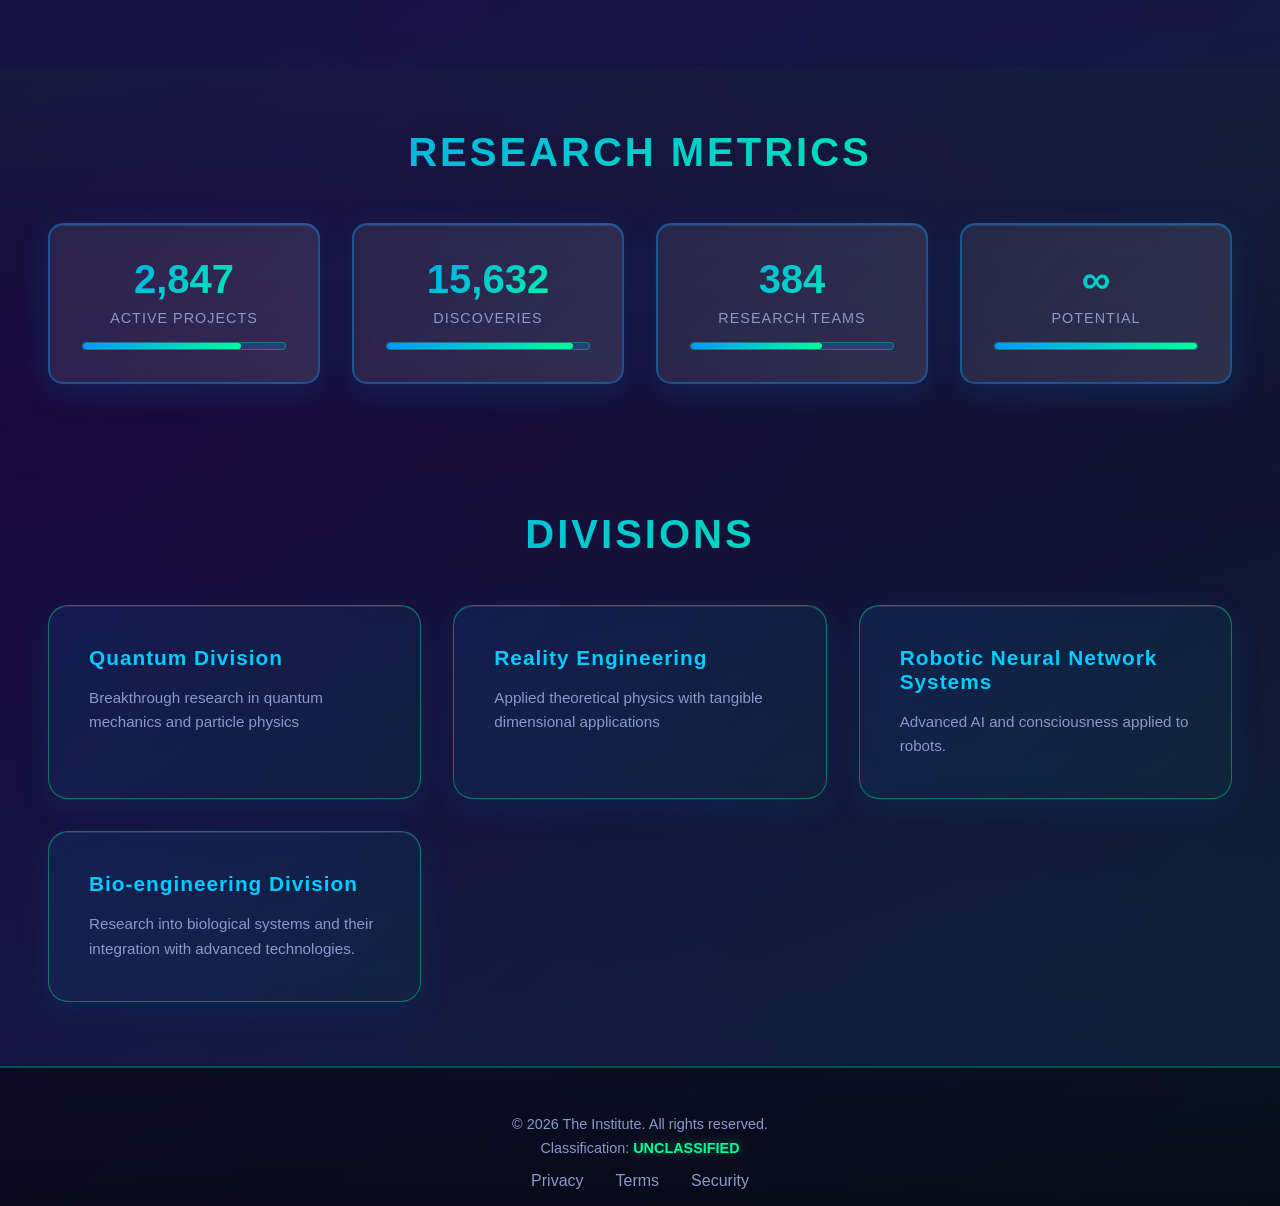
==== commit 8ba52580: "Makes the index page cleaner" ====
--- a/index.html
+++ b/index.html
@@ -22,11 +22,6 @@
             <div class="logo-subtitle">Advanced Research Division</div>
         </div>
         <nav class="nav-menu">
-            <a href="#" class="nav-item">RESEARCH</a>
-            <a href="#" class="nav-item">DIVISIONS</a>
-            <a href="#" class="nav-item">PROJECTS</a>
-            <a href="#" class="nav-item">ABOUT</a>
-            <a href="#" class="nav-item">CONTACT</a>
             <a href="magic-archive.html" class="nav-item">MAGIC ARCHIVE</a>
             <a href="login.html" class="nav-item">AGENT LOGIN</a>
         </nav>
@@ -42,7 +37,7 @@
                 <span class="glow-text delay-1">█</span>
                 <span class="glow-text delay-2">█</span>
             </div>
-            <button class="btn btn-primary">EXPLORE DIVISIONS</button>
+            <a href="#capabilities" class="btn btn-primary">READ MORE</a>
             <a href="login.html" class="btn btn-secondary">ACCESS DATABASE</a>
         </div>
         <div class="hero-visual">
@@ -60,7 +55,7 @@
     </section>
 
     <!-- Features Grid -->
-    <section class="features">
+    <section class="features" id="capabilities">
         <h2 class="section-title">OUR CAPABILITIES</h2>
         <div class="features-grid">
             <div class="feature-card">
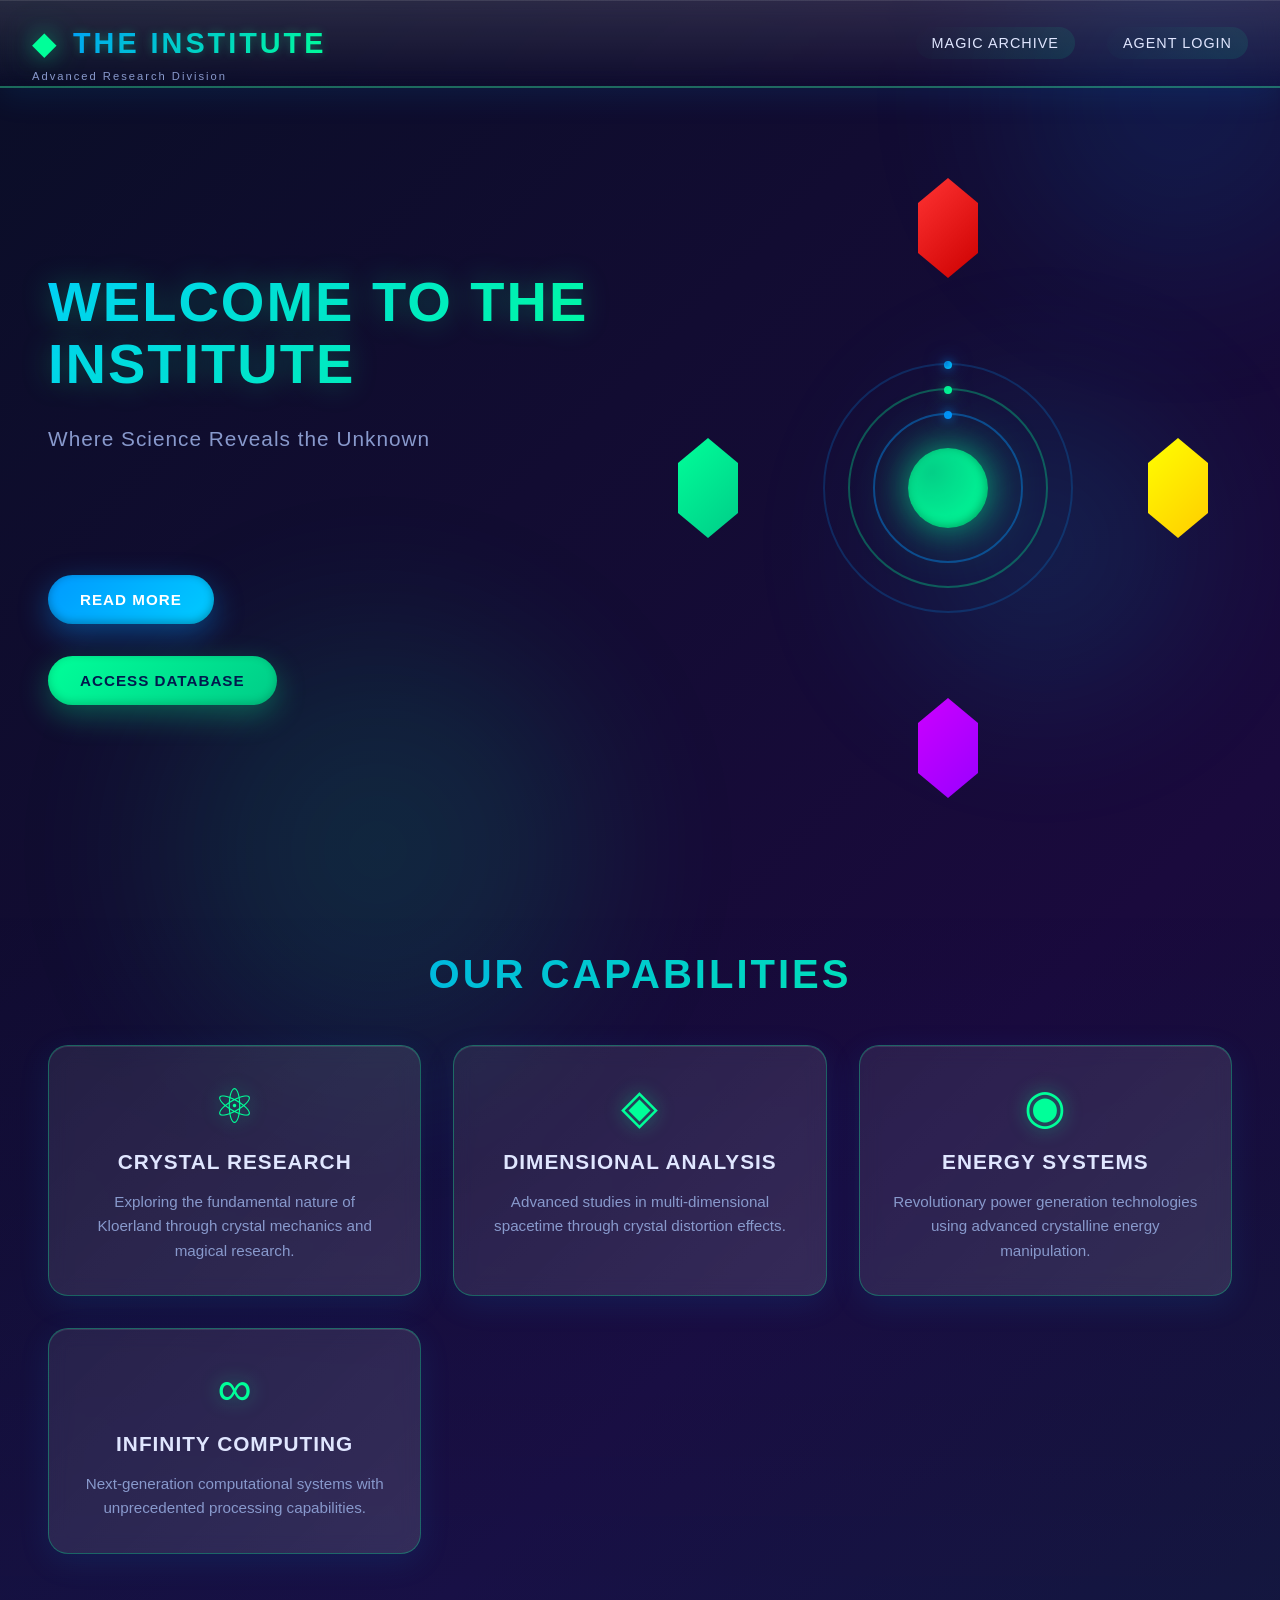
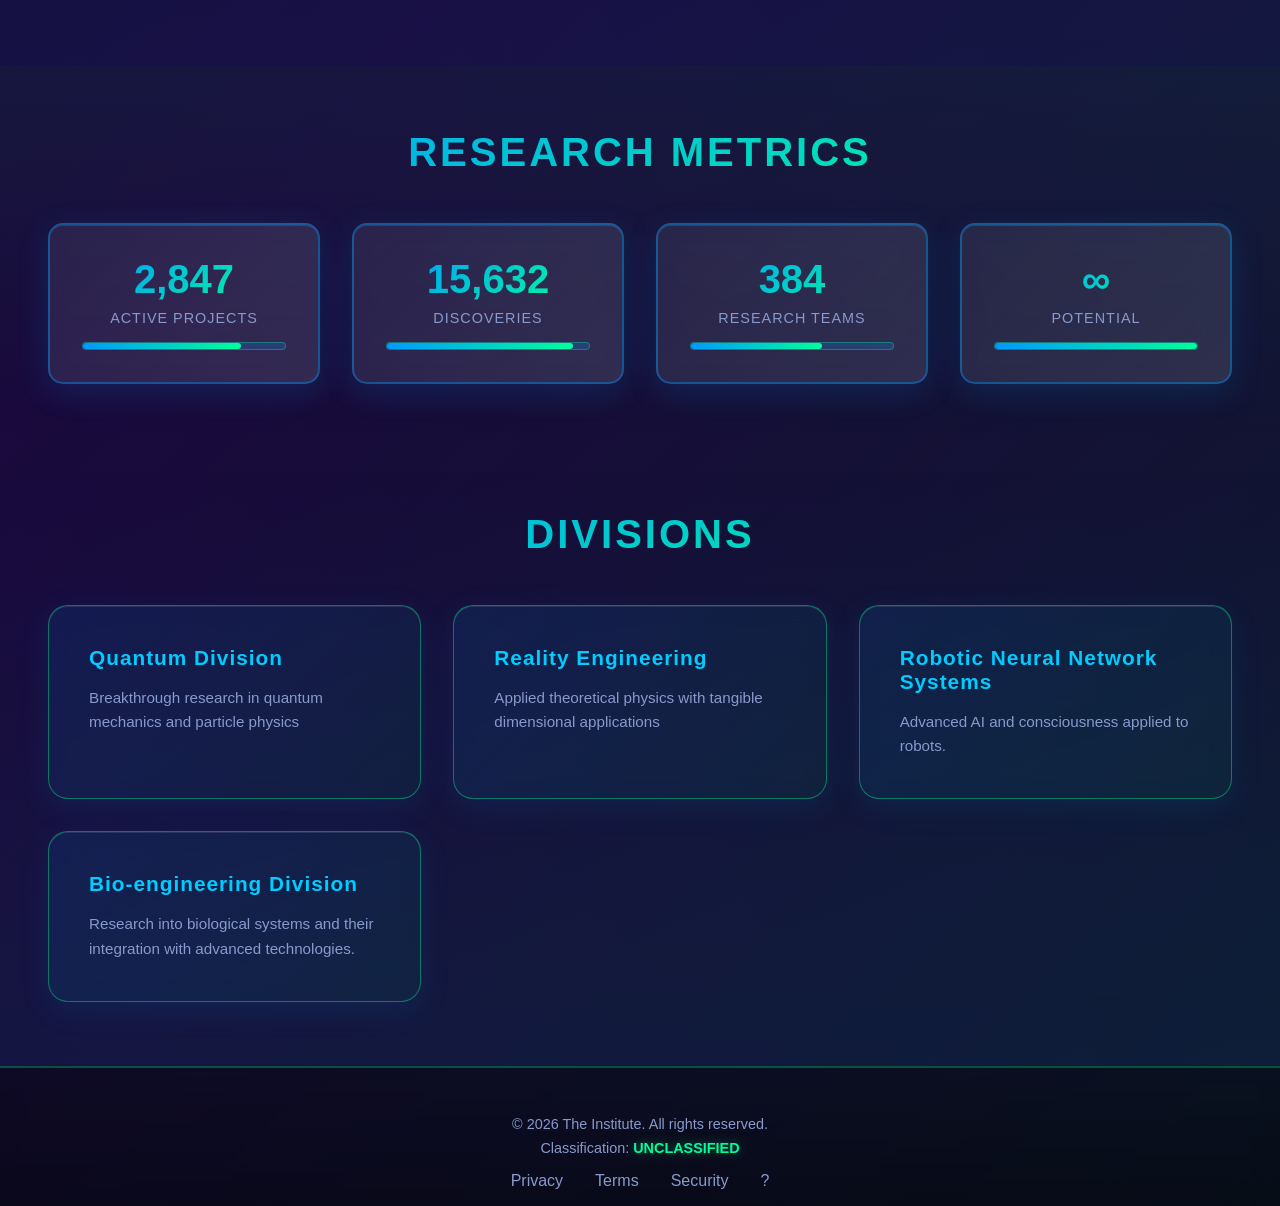
==== commit c658742d: "Add modular name puzzle ARG with Spring Song audio" ====
--- a/index.html
+++ b/index.html
@@ -148,6 +148,7 @@
                 <a href="#">Privacy</a>
                 <a href="#">Terms</a>
                 <a href="#">Security</a>
+                <a href="arg/index.html" aria-label="?">?</a>
             </div>
         </div>
     </footer>
